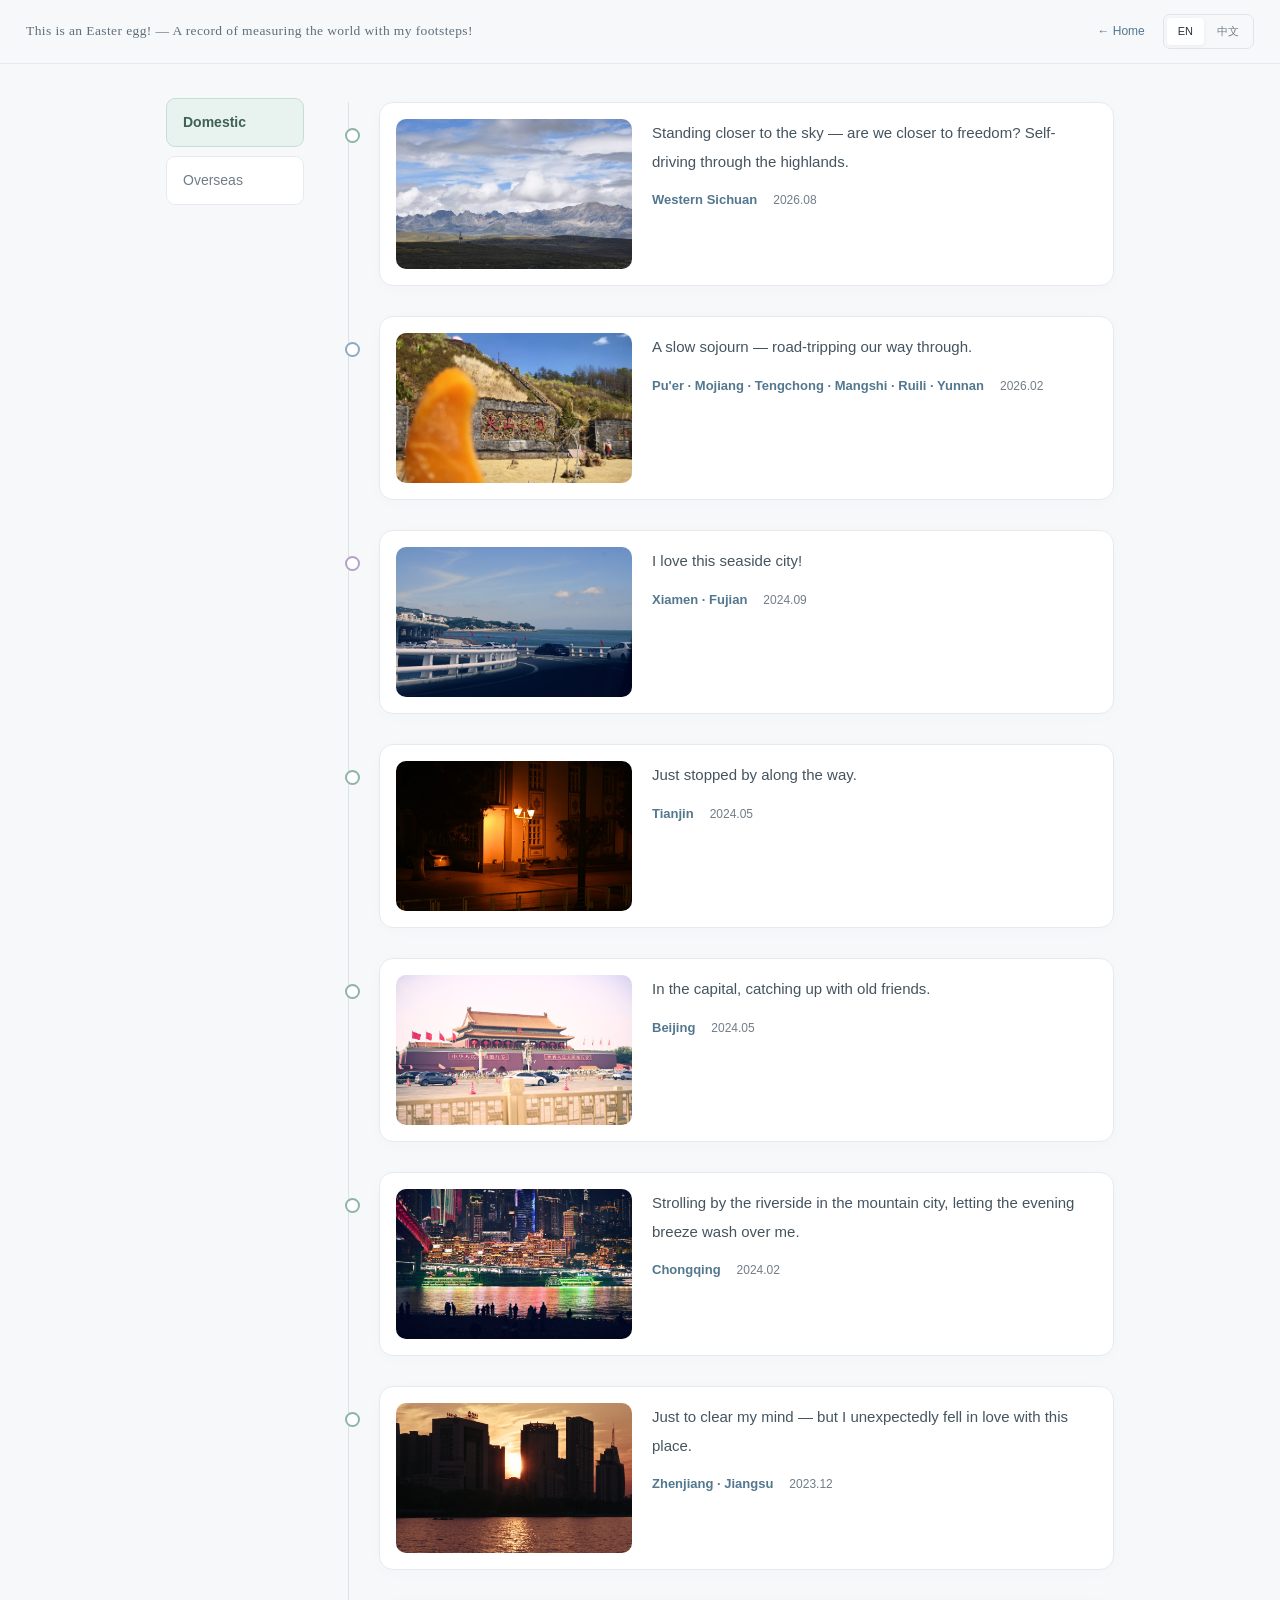
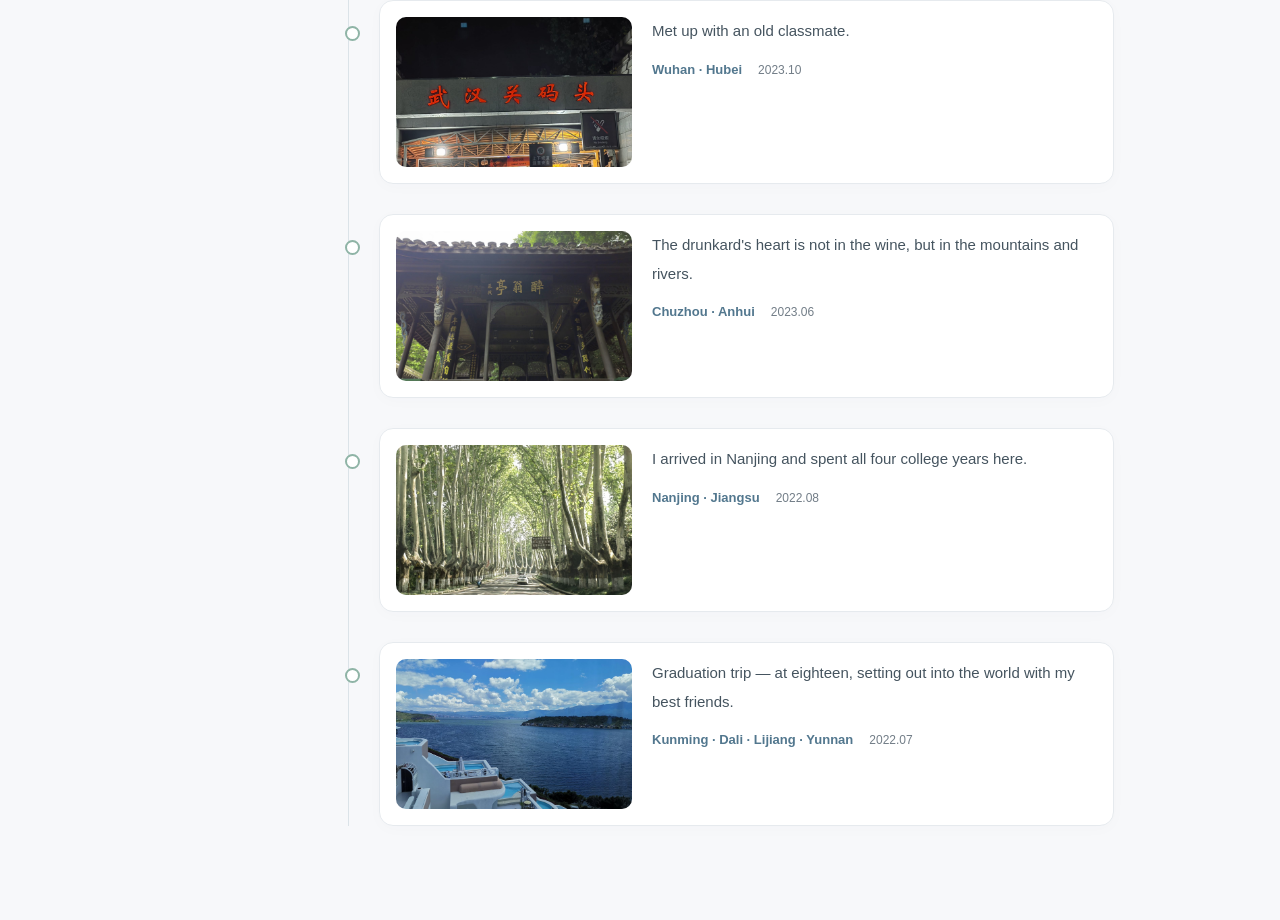
==== travel.html @ 01dacdea "Reorder: Tianjin before Beijing" ====
<!doctype html>
<html lang="en">
<head>
<meta charset="utf-8">
<meta name="viewport" content="width=device-width, initial-scale=1">
<meta name="theme-color" content="#f7f8fa">
<title>Travel Footprints · JLChennn</title>
<style>
:root{--bg:#f7f8fa;--paper:#fff;--ink:#27333d;--muted:#727d87;--line:#e6eaee;--mint:#8fb4a6;--mint-soft:#e8f2ee;--blue:#52778e;--blue-dot:#8fa9c4;--lav-dot:#b3a2c6}
*{box-sizing:border-box}
html{scroll-behavior:smooth}
body{margin:0;background:var(--bg);color:var(--ink);font:15px/1.8 Inter,-apple-system,BlinkMacSystemFont,'Segoe UI','Microsoft YaHei',sans-serif;-webkit-font-smoothing:antialiased}
a{color:inherit;text-decoration:none}button{font:inherit;cursor:pointer}
a:focus-visible,button:focus-visible{outline:2px solid var(--blue);outline-offset:4px}
.top{position:fixed;top:0;left:0;right:0;z-index:20;height:64px;display:flex;align-items:center;justify-content:space-between;padding:0 26px;background:rgba(247,248,250,.96);border-bottom:1px solid var(--line);backdrop-filter:blur(8px)}
.egg{font-family:Georgia,'Songti SC','Noto Serif SC',SimSun,serif;font-size:13.5px;letter-spacing:.4px;color:#5d6f7c;margin:0;white-space:nowrap;overflow:hidden;text-overflow:ellipsis}
.actions{display:flex;align-items:center;gap:18px;flex-shrink:0}
.home-link{font-size:12px;color:var(--blue)}.home-link:hover{text-decoration:underline;text-underline-offset:3px}
.lang-switch{display:flex;padding:3px;border:1px solid #dfe5e9;border-radius:7px;gap:2px;background:transparent}
.lang-switch button{border:0;background:transparent;color:var(--muted);padding:3px 11px;font-size:11px;border-radius:4px;line-height:21px}
.lang-switch button[aria-pressed=true]{background:#fff;color:var(--ink);box-shadow:0 1px 4px #26364110}
.layout{max-width:1000px;margin:0 auto;padding:98px 26px 64px;display:grid;grid-template-columns:138px minmax(0,1fr);gap:38px;align-items:start}
.region-nav{position:sticky;top:88px;display:flex;flex-direction:column;gap:9px}
.region-nav button{display:block;text-align:left;padding:11px 16px;border:1px solid var(--line);background:var(--paper);border-radius:9px;color:var(--muted);font-size:14px;transition:all .15s ease}
.region-nav button:hover{border-color:#c9d6df;color:#4d6371}
.region-nav button[aria-pressed=true]{background:var(--mint-soft);border-color:#c5ded4;color:#3d6154;font-weight:600}
main{min-width:0}
.pane.hidden{display:none}
.tl{position:relative;margin:4px 0 0 6px;border-left:1px solid #dbe3e8;padding-left:30px}
.tl-item{position:relative;margin-bottom:30px;background:var(--paper);border:1px solid var(--line);border-radius:14px;padding:16px;display:flex;gap:20px;align-items:flex-start;box-shadow:0 3px 16px #30465205}
.tl-item::before{content:'';position:absolute;left:-35px;top:25px;width:11px;height:11px;border-radius:50%;background:#fff;border:2.5px solid var(--mint)}
.tl-item:nth-child(2)::before{border-color:var(--blue-dot)}
.tl-item:nth-child(3)::before{border-color:var(--lav-dot)}
.tl-media{width:236px;height:150px;border-radius:10px;object-fit:cover;flex-shrink:0;display:block;background:#eef2f4}
.tl-text{min-width:0}
.tl-text p{font-size:15px;line-height:1.9;color:#45545f;margin:0 0 12px}
.tl-meta{display:flex;gap:16px;align-items:baseline}
.tl-place{font-size:13px;font-weight:600;color:var(--blue)}
.tl-date{font-size:12px;color:var(--muted);font-variant-numeric:tabular-nums}
.empty-note{font:italic 15px/1.8 Georgia,'Songti SC',SimSun,serif;color:#9aa6ae;border-left:2px solid #dbe3e8;padding:2px 0 2px 16px;margin:0 0 0 8px}
@media(max-width:760px){
  .top{flex-wrap:wrap;height:auto;min-height:64px;padding:10px 16px;gap:6px 10px}
  .egg{width:100%;white-space:normal;overflow:visible;text-overflow:clip;font-size:12px;line-height:1.6}
  .actions{margin-left:auto;gap:12px}
  .layout{display:block;padding:124px 16px 50px}
  .region-nav{position:static;flex-direction:row;margin:0 0 22px}.region-nav button{flex:1;text-align:center;padding:12px 10px}
  .tl-item{flex-direction:column}.tl-media{width:100%;height:auto}
  .tl-text p{font-size:14px}
}
@media(max-width:420px){
  .egg{font-size:11.5px}
  .tl{padding-left:26px}
  .tl-item::before{left:-31px}
  .tl-item{padding:14px}
  .tl-meta{flex-wrap:wrap;gap:8px 12px}
  .home-link{font-size:11px}
}
</style>
</head>
<body>
<header class="top">
  <p class="egg" data-i18n="egg"></p>
  <div class="actions">
    <a class="home-link" data-i18n="backHome" href="index.html"></a>
    <div class="lang-switch" role="group" aria-label="Language / 语言">
      <button type="button" data-lang="en" aria-pressed="true">EN</button>
      <button type="button" data-lang="zh" aria-pressed="false">中文</button>
    </div>
  </div>
</header>
<div class="layout">
  <nav class="region-nav" aria-label="Regions / 区域">
    <button type="button" data-region="domestic" aria-pressed="true"><span data-i18n="domestic"></span></button>
    <button type="button" data-region="overseas" aria-pressed="false"><span data-i18n="overseas"></span></button>
  </nav>
  <main>
    <section id="pane-domestic" class="pane"><div class="tl" id="domestic-list"></div></section>
    <section id="pane-overseas" class="pane hidden"><div class="tl" id="overseas-list"></div></section>
  </main>
</div>
<script>
(function(){
  'use strict';
  // 左上角彩蛋文案中英双版（切换语言时同步翻译）。
  var I18N = {
    en: {
      egg: 'This is an Easter egg! — A record of measuring the world with my footsteps!',
      backHome: '← Home',
      domestic: 'Domestic', overseas: 'Overseas',
      empty: 'To be added',
      alt: 'Travel footprint photo',
      title: 'Travel Footprints · JLChennn'
    },
    zh: {
      egg: '这是一个彩蛋！——用脚步丈量世界ing的记录！',
      backHome: '← 返回主页',
      domestic: '国内', overseas: '国外',
      empty: '待补充',
      alt: '旅行足迹照片',
      title: '旅行足迹记录 · JLChennn'
    }
  };
  // 国内为占位内容（待替换），国外暂留白。
  var DATA = {
    domestic: [
      { img: 'assets/travel-nanjing-2022.jpg',
        text: { en: 'I arrived in Nanjing and spent all four college years here.', zh: '抵达南京，在这儿度过了大学四年' },
        place: { en: 'Nanjing · Jiangsu', zh: '南京 · 江苏' }, date: '2022.08' },
      { img: 'assets/travel-yunnan-2022.jpg',
        text: { en: 'Graduation trip — at eighteen, setting out into the world with my best friends.', zh: '毕业旅行——十八岁，和最好的朋友，出门远行。' },
        place: { en: 'Kunming · Dali · Lijiang · Yunnan', zh: '昆明 · 大理 · 丽江 · 云南' }, date: '2022.07' },
      { img: 'assets/travel-chuzhou-2023.jpg',
        text: { en: 'The drunkard\'s heart is not in the wine, but in the mountains and rivers.', zh: '“醉翁之意不在酒，在乎山水之间也”' },
        place: { en: 'Chuzhou · Anhui', zh: '滁州 · 安徽' }, date: '2023.06' },
      { img: 'assets/travel-zhenjiang-2023.jpg',
        text: { en: 'Just to clear my mind — but I unexpectedly fell in love with this place.', zh: '散散心，但意料之外地很喜欢这个地方' },
        place: { en: 'Zhenjiang · Jiangsu', zh: '镇江 · 江苏' }, date: '2023.12' },
      { img: 'assets/travel-chongqing-2024.jpg',
        text: { en: 'Strolling by the riverside in the mountain city, letting the evening breeze wash over me.', zh: '在山城的江边，散散步吹吹风' },
        place: { en: 'Chongqing', zh: '重庆' }, date: '2024.02' },
      { img: 'assets/travel-tianjin-2024.jpg',
        text: { en: 'Just stopped by along the way.', zh: '顺道去的。' },
        place: { en: 'Tianjin', zh: '天津' }, date: '2024.05' },
      { img: 'assets/travel-beijing-2024.jpg',
        text: { en: 'In the capital, catching up with old friends.', zh: '在首都，见见老朋友' },
        place: { en: 'Beijing', zh: '北京' }, date: '2024.05' },
      { img: 'assets/travel-xiamen-2024.jpg',
        text: { en: 'I love this seaside city!', zh: '我爱这个海边城市！' },
        place: { en: 'Xiamen · Fujian', zh: '厦门 · 福建' }, date: '2024.09' },
      { img: 'assets/travel-wuhan-2023.jpg',
        text: { en: 'Met up with an old classmate.', zh: '见了老同学。' },
        place: { en: 'Wuhan · Hubei', zh: '武汉 · 湖北' }, date: '2023.10' },
      { img: 'assets/travel-yunnan-2026.jpg',
        text: { en: 'A slow sojourn — road-tripping our way through.', zh: '旅居，自驾' },
        place: { en: "Pu'er · Mojiang · Tengchong · Mangshi · Ruili · Yunnan", zh: '普洱 · 墨江 · 腾冲 · 芒市 · 瑞丽 · 云南' }, date: '2026.02' },
      { img: 'assets/travel-chuanxi-2026.jpg',
        text: { en: 'Standing closer to the sky — are we closer to freedom? Self-driving through the highlands.', zh: '站在离天空更近的地方，会不会更接近自由・自驾' },
        place: { en: 'Western Sichuan', zh: '川西' }, date: '2026.08' }
    ],
    overseas: []
  };
  var lang = 'en';
  var region = 'domestic';
  function t(key){ return I18N[lang][key]; }
  function render(){
    document.documentElement.lang = lang;
    document.title = t('title');
    document.querySelectorAll('[data-i18n]').forEach(function(el){ el.textContent = t(el.dataset.i18n); });
    document.querySelectorAll('[data-lang]').forEach(function(btn){ btn.setAttribute('aria-pressed', String(btn.dataset.lang === lang)); });
    renderList();
  }
  function renderList(){
    var list = document.getElementById(region + '-list');
    // 按时间倒序：时间越新越靠前（占位日期 20XX.XX 视为最早，排在最后）。
    function dateKey(s){ return String(s).replace(/X/g, '0'); }
    var entries = DATA[region].slice().sort(function(a, b){ return dateKey(b.date).localeCompare(dateKey(a.date)); });
    var frag = document.createDocumentFragment();
    entries.forEach(function(entry, i){
      var item = document.createElement('article');
      item.className = 'tl-item';
      var img = document.createElement('img');
      img.className = 'tl-media'; img.src = entry.img; img.alt = t('alt'); img.loading = 'lazy';
      var text = document.createElement('div');
      text.className = 'tl-text';
      var p = document.createElement('p');
      p.textContent = entry.text[lang];
      var meta = document.createElement('div');
      meta.className = 'tl-meta';
      var place = document.createElement('span');
      place.className = 'tl-place'; place.textContent = entry.place[lang];
      var date = document.createElement('time');
      date.className = 'tl-date'; date.textContent = entry.date; date.dateTime = entry.date;
      meta.append(place, date);
      text.append(p, meta);
      item.append(img, text);
      frag.append(item);
    });
    list.replaceChildren(frag);
    if (entries.length === 0) {
      var note = document.createElement('p');
      note.className = 'empty-note';
      note.textContent = t('empty');
      list.append(note);
    }
  }
  document.querySelectorAll('[data-lang]').forEach(function(btn){
    btn.addEventListener('click', function(){ lang = btn.dataset.lang; render(); });
  });
  document.querySelectorAll('[data-region]').forEach(function(btn){
    btn.addEventListener('click', function(){
      region = btn.dataset.region;
      document.querySelectorAll('[data-region]').forEach(function(b){ b.setAttribute('aria-pressed', String(b.dataset.region === region)); });
      document.getElementById('pane-domestic').classList.toggle('hidden', region !== 'domestic');
      document.getElementById('pane-overseas').classList.toggle('hidden', region !== 'overseas');
      renderList();
    });
  });
  render();
})();
</script>
</body>
</html>
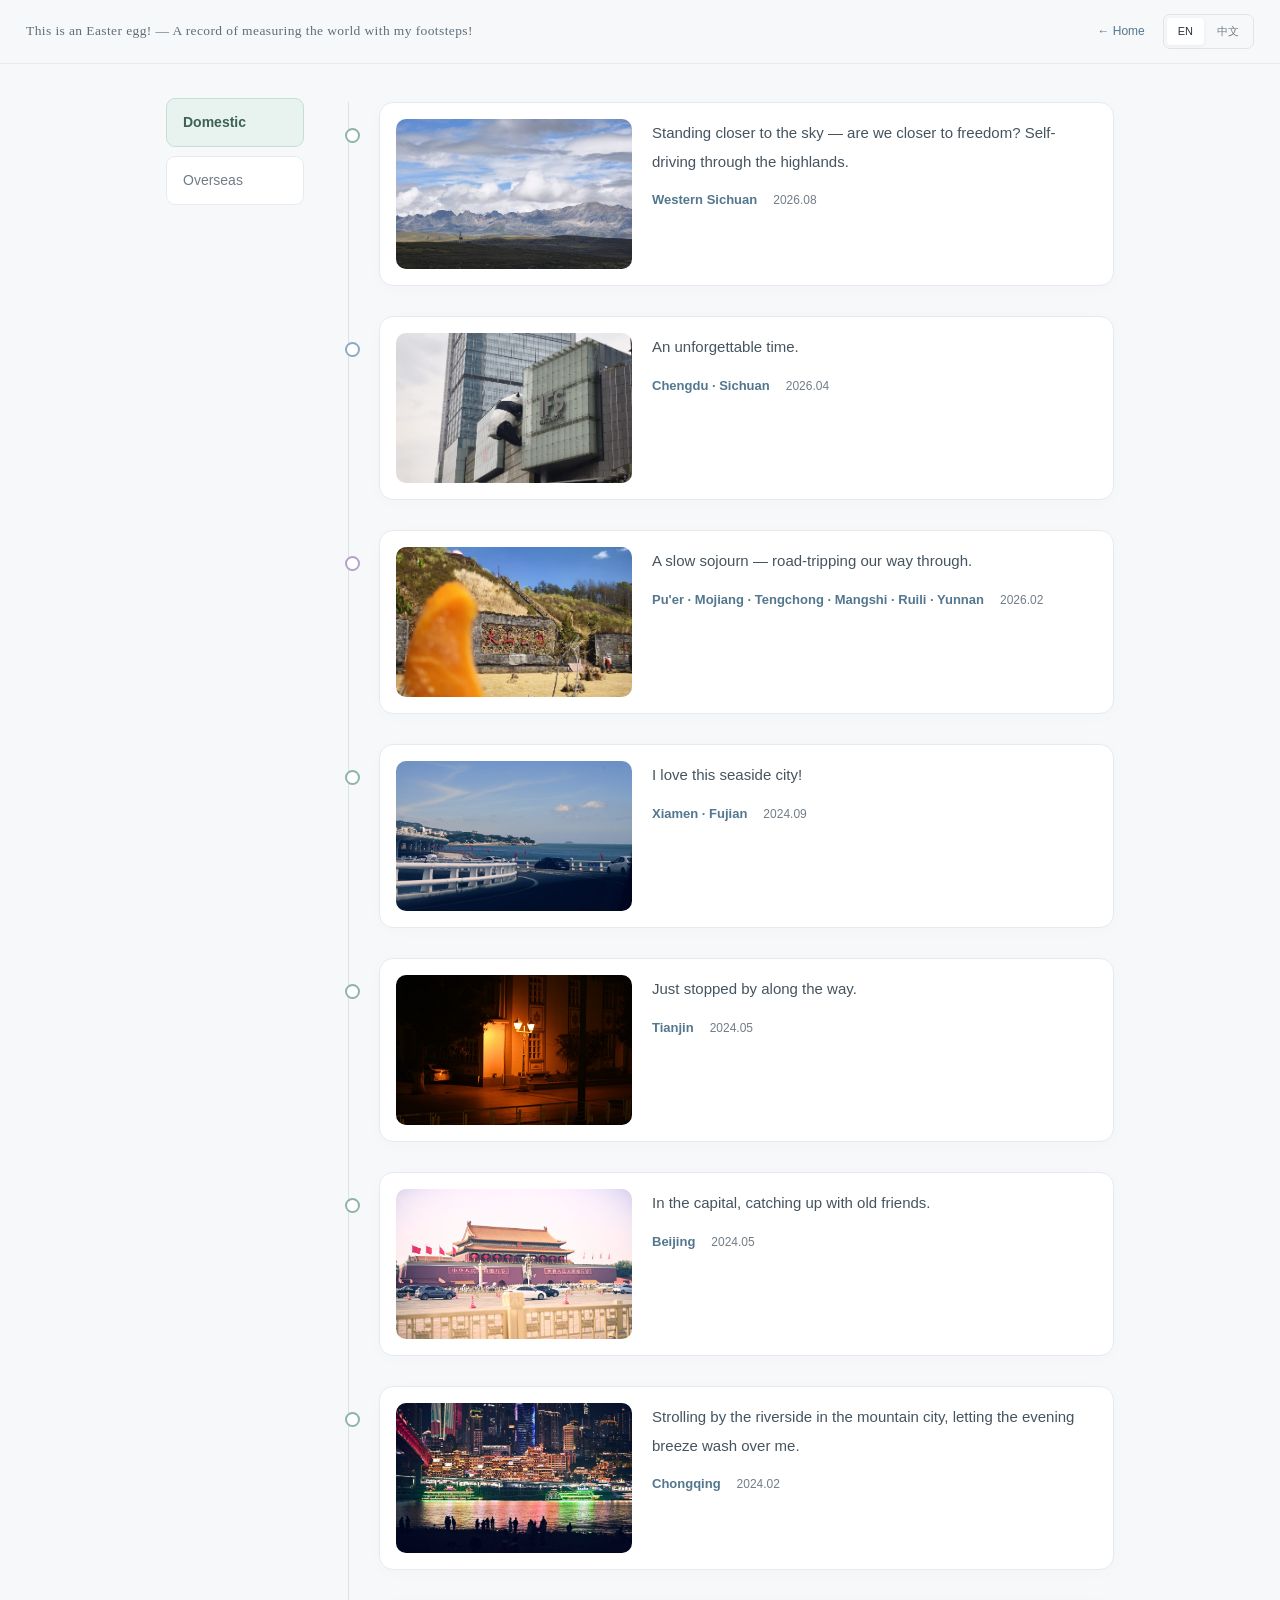
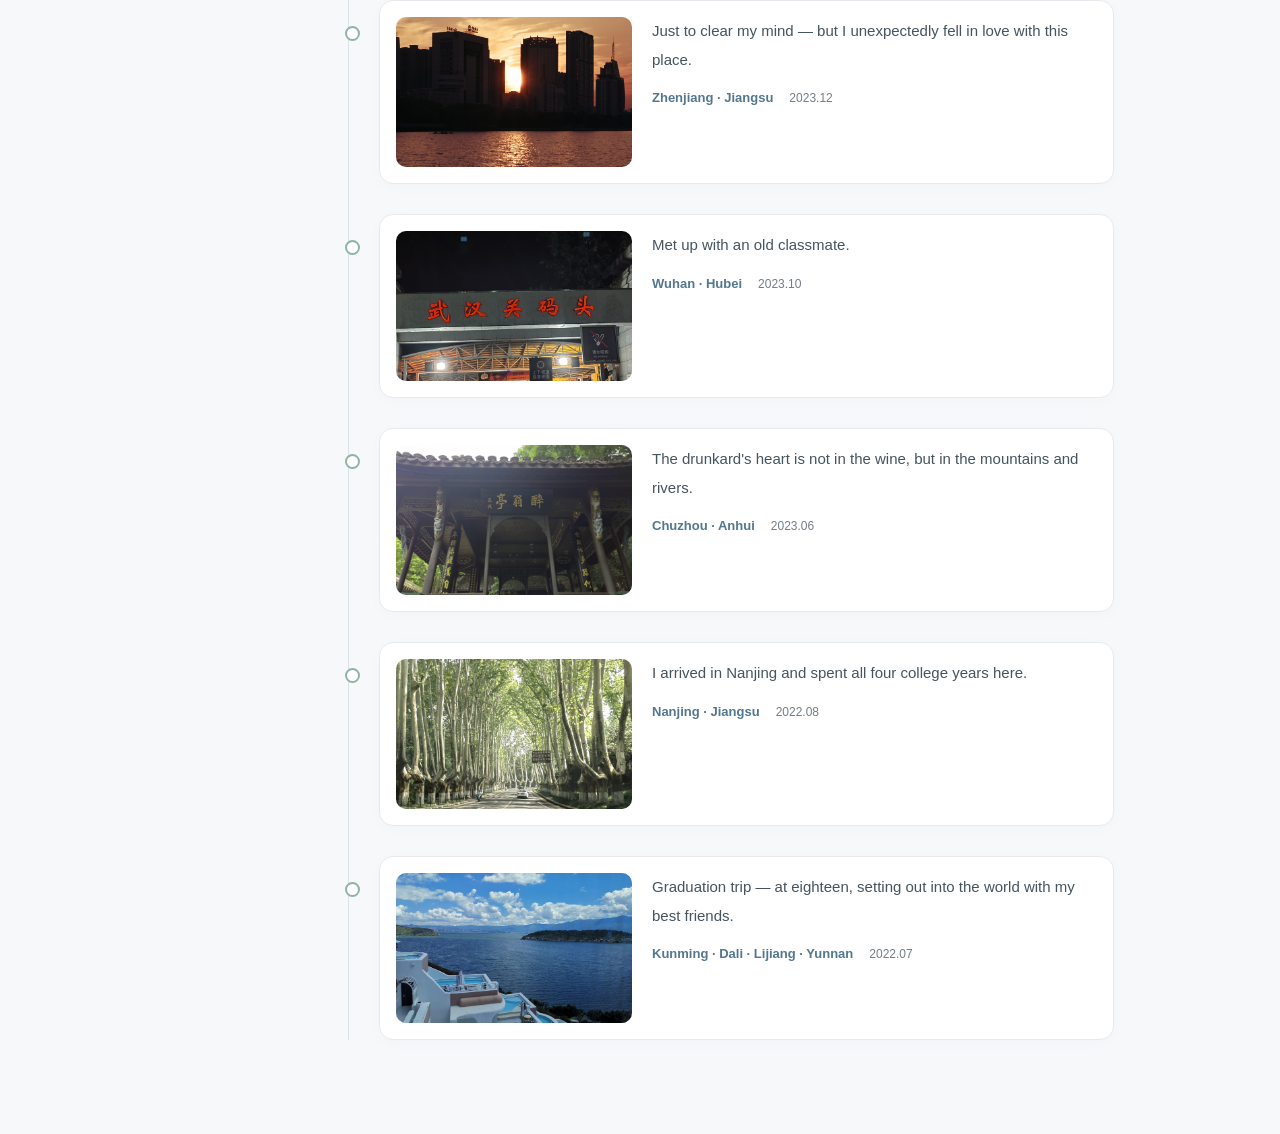
==== commit 79a6adaf: "Add travel entry: Chengdu 2026.04" ====
--- a/travel.html
+++ b/travel.html
@@ -135,7 +135,10 @@
         place: { en: "Pu'er · Mojiang · Tengchong · Mangshi · Ruili · Yunnan", zh: '普洱 · 墨江 · 腾冲 · 芒市 · 瑞丽 · 云南' }, date: '2026.02' },
       { img: 'assets/travel-chuanxi-2026.jpg',
         text: { en: 'Standing closer to the sky — are we closer to freedom? Self-driving through the highlands.', zh: '站在离天空更近的地方，会不会更接近自由・自驾' },
-        place: { en: 'Western Sichuan', zh: '川西' }, date: '2026.08' }
+        place: { en: 'Western Sichuan', zh: '川西' }, date: '2026.08' },
+      { img: 'assets/travel-chengdu-2026.jpg',
+        text: { en: 'An unforgettable time.', zh: '一段难忘的时光。' },
+        place: { en: 'Chengdu · Sichuan', zh: '成都 · 四川' }, date: '2026.04' }
     ],
     overseas: []
   };
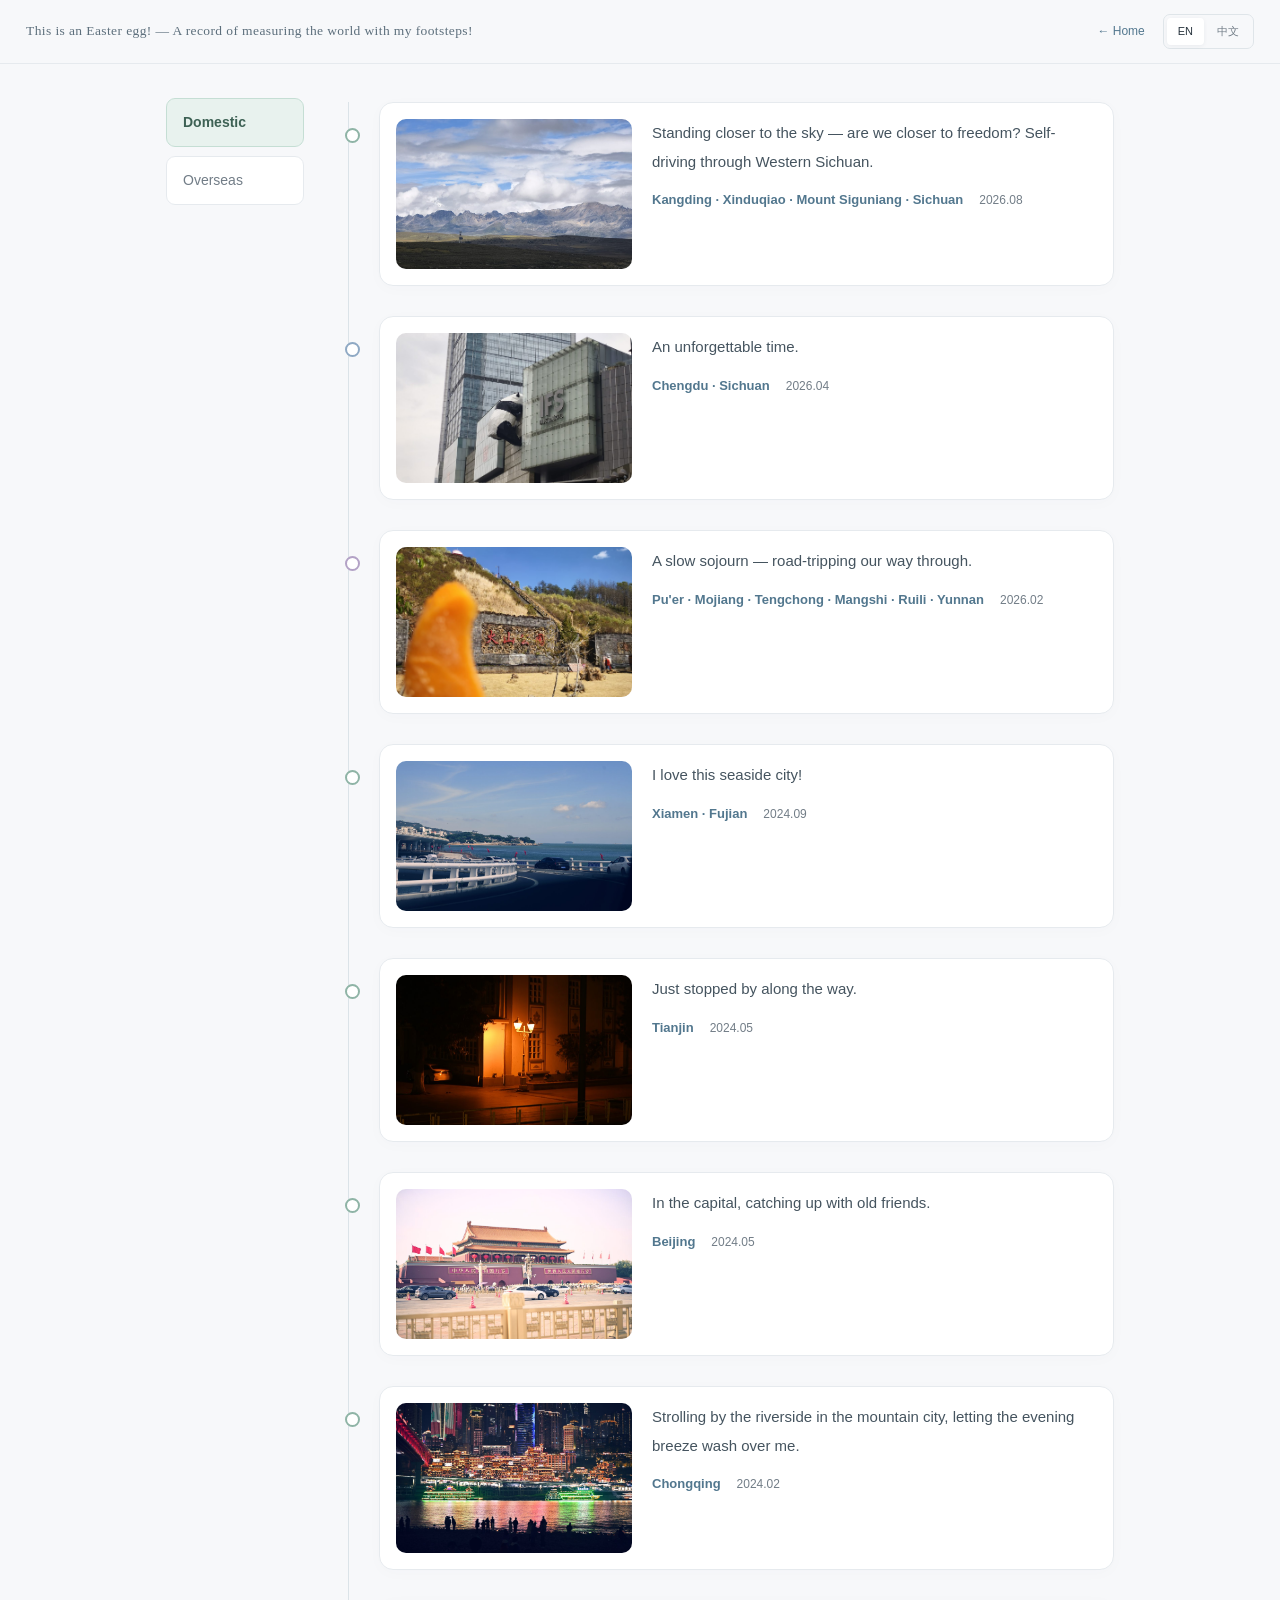
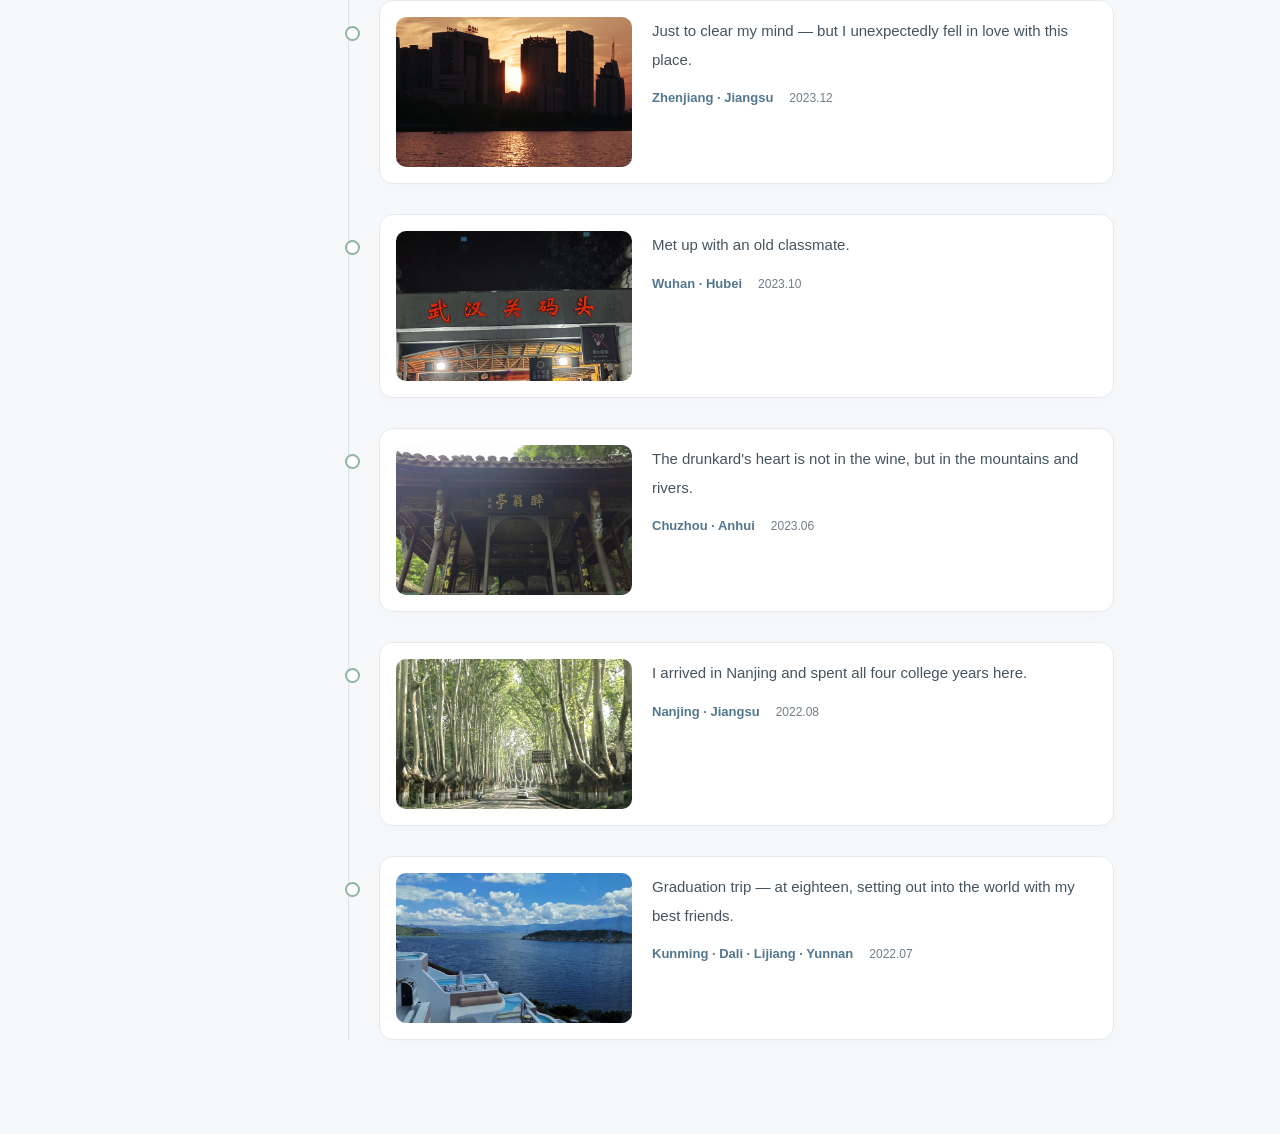
==== commit 332061a9: "Refine Chuanxi entry text and places" ====
--- a/travel.html
+++ b/travel.html
@@ -134,8 +134,8 @@
         text: { en: 'A slow sojourn — road-tripping our way through.', zh: '旅居，自驾' },
         place: { en: "Pu'er · Mojiang · Tengchong · Mangshi · Ruili · Yunnan", zh: '普洱 · 墨江 · 腾冲 · 芒市 · 瑞丽 · 云南' }, date: '2026.02' },
       { img: 'assets/travel-chuanxi-2026.jpg',
-        text: { en: 'Standing closer to the sky — are we closer to freedom? Self-driving through the highlands.', zh: '站在离天空更近的地方，会不会更接近自由・自驾' },
-        place: { en: 'Western Sichuan', zh: '川西' }, date: '2026.08' },
+        text: { en: 'Standing closer to the sky — are we closer to freedom? Self-driving through Western Sichuan.', zh: '站在离天空更近的地方，会不会更接近自由・川西自驾' },
+        place: { en: 'Kangding · Xinduqiao · Mount Siguniang · Sichuan', zh: '康定 · 新都桥 · 四姑娘山 · 四川' }, date: '2026.08' },
       { img: 'assets/travel-chengdu-2026.jpg',
         text: { en: 'An unforgettable time.', zh: '一段难忘的时光。' },
         place: { en: 'Chengdu · Sichuan', zh: '成都 · 四川' }, date: '2026.04' }
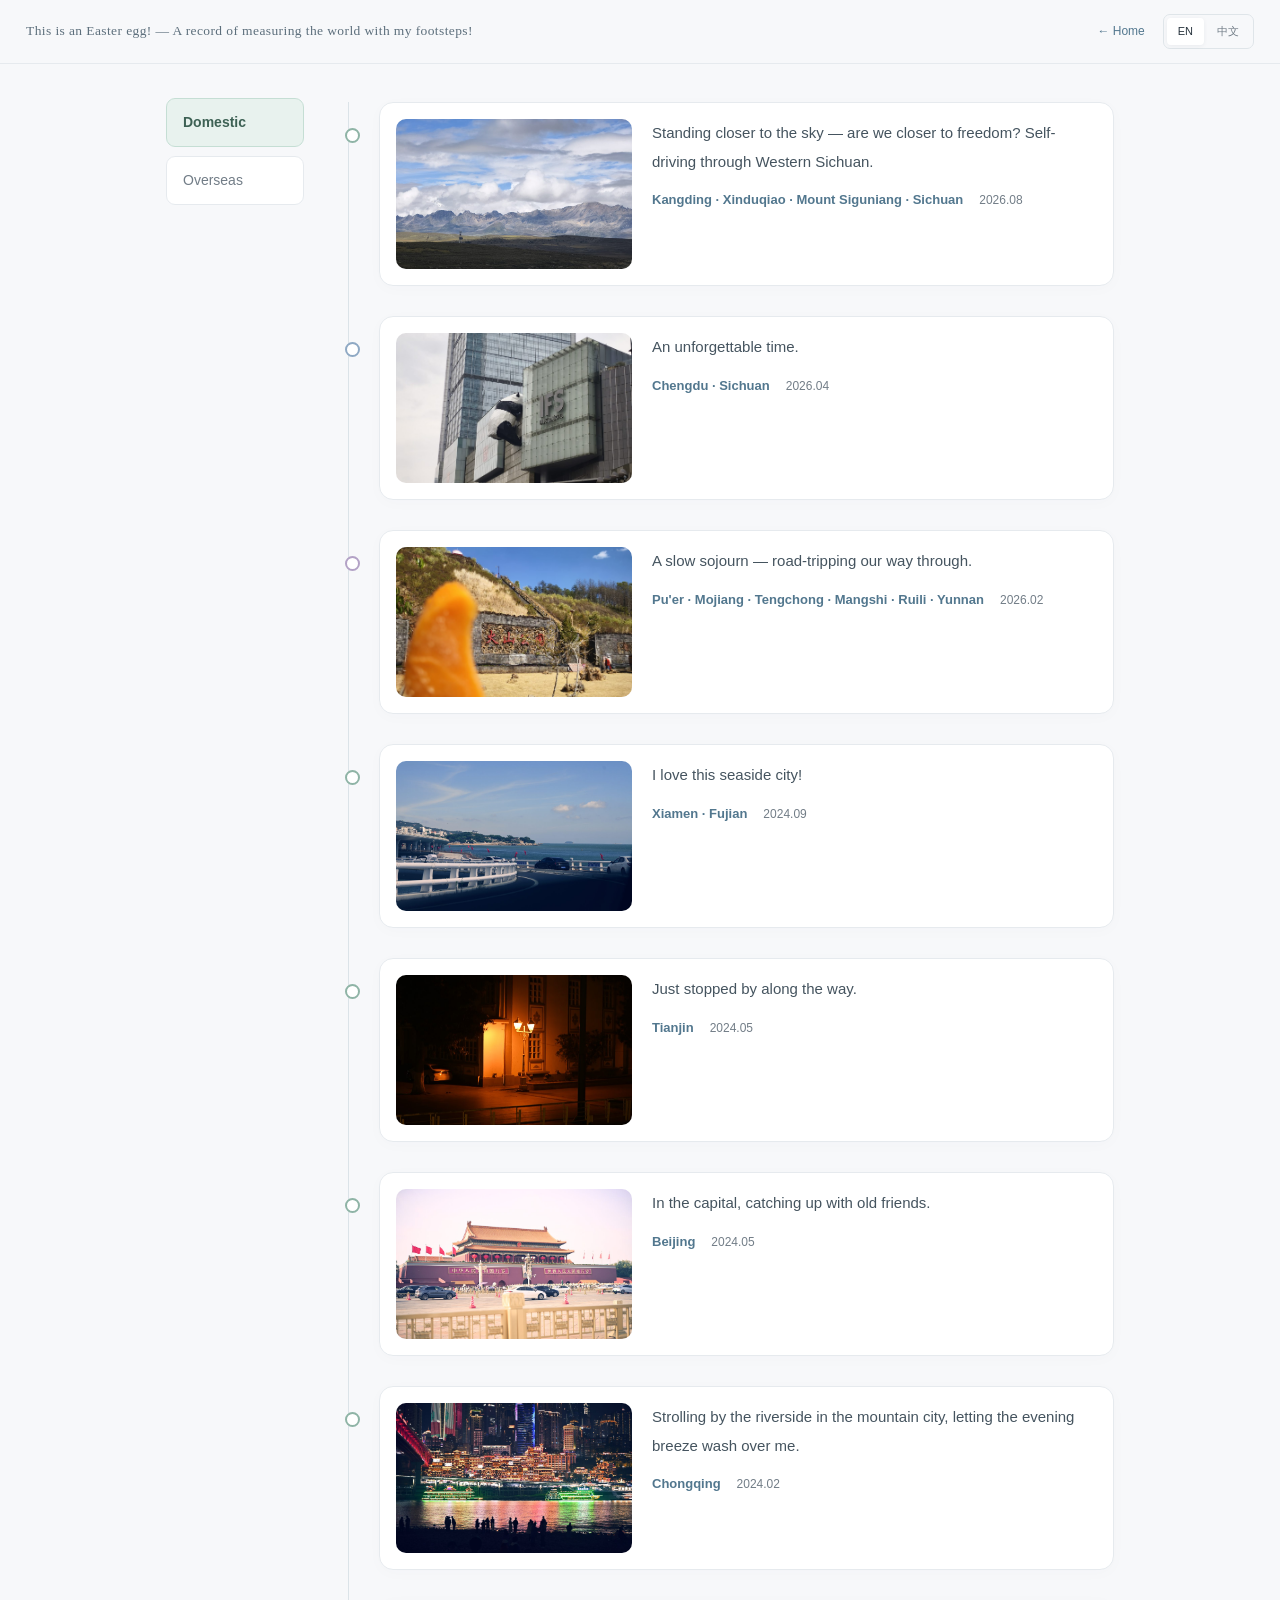
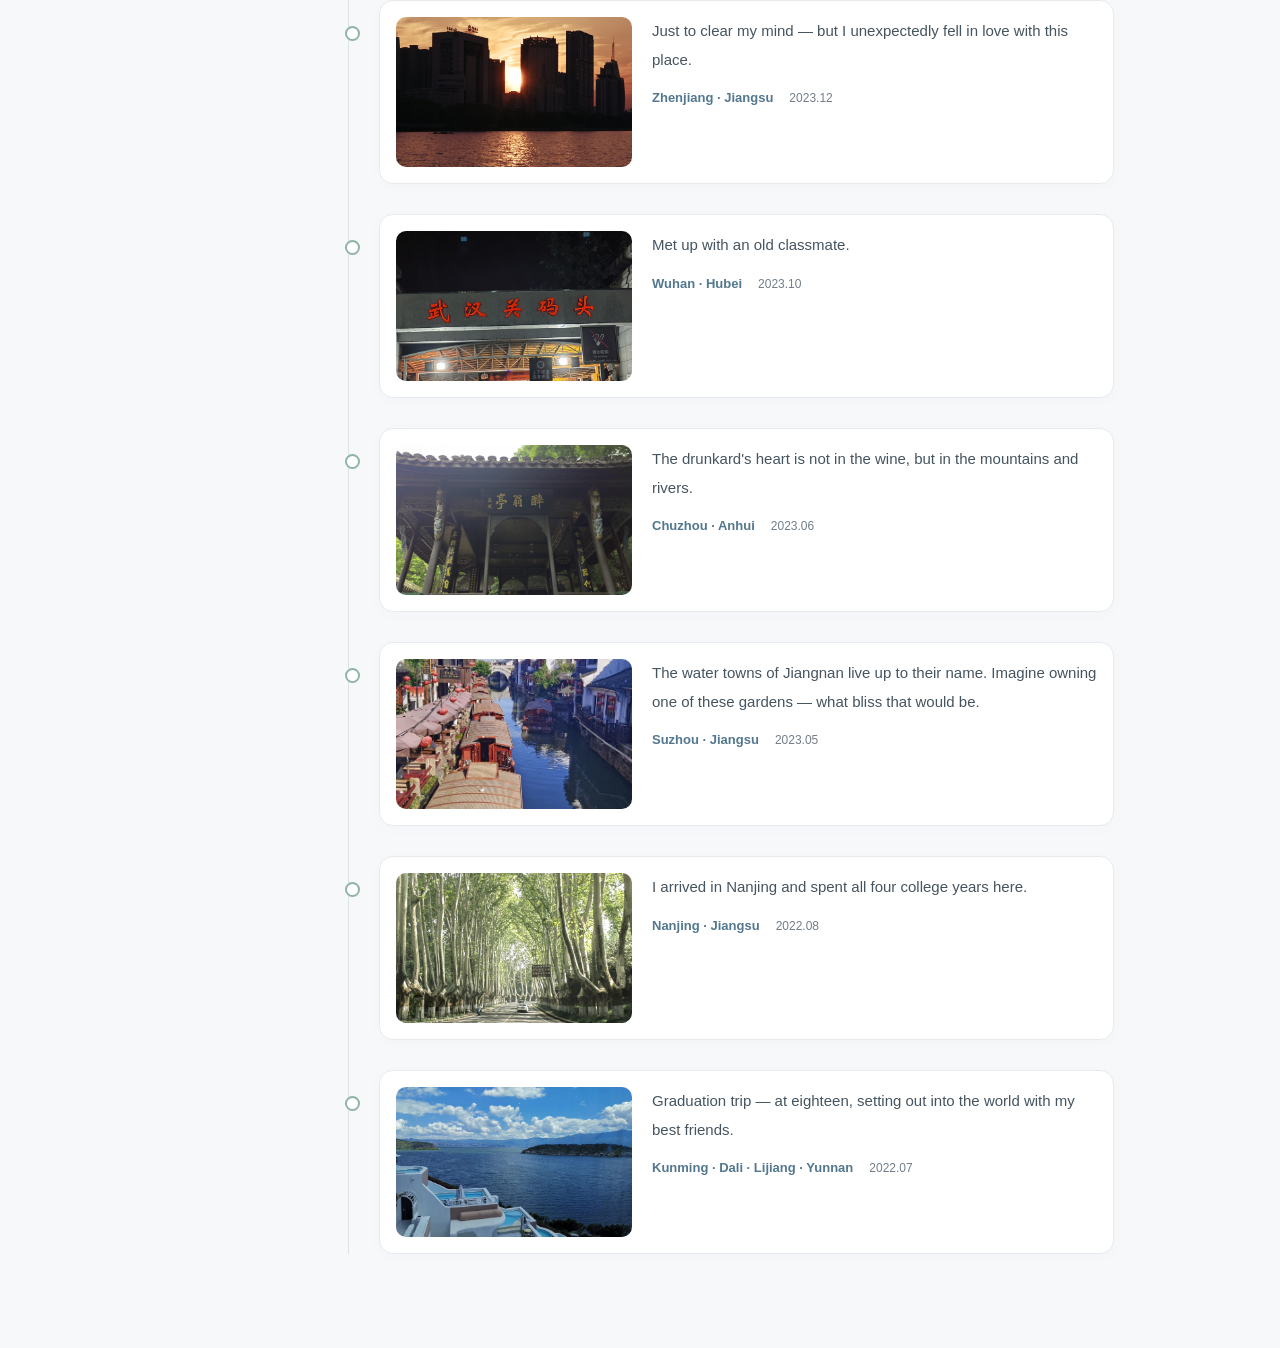
==== commit d8366134: "Add travel entry: Suzhou 2023.05" ====
--- a/travel.html
+++ b/travel.html
@@ -138,7 +138,10 @@
         place: { en: 'Kangding · Xinduqiao · Mount Siguniang · Sichuan', zh: '康定 · 新都桥 · 四姑娘山 · 四川' }, date: '2026.08' },
       { img: 'assets/travel-chengdu-2026.jpg',
         text: { en: 'An unforgettable time.', zh: '一段难忘的时光。' },
-        place: { en: 'Chengdu · Sichuan', zh: '成都 · 四川' }, date: '2026.04' }
+        place: { en: 'Chengdu · Sichuan', zh: '成都 · 四川' }, date: '2026.04' },
+      { img: 'assets/travel-suzhou-2023.jpg',
+        text: { en: 'The water towns of Jiangnan live up to their name. Imagine owning one of these gardens — what bliss that would be.', zh: '江南水乡，名不虚传。如果能拥有一套园林该有多幸福。' },
+        place: { en: 'Suzhou · Jiangsu', zh: '苏州 · 江苏' }, date: '2023.05' }
     ],
     overseas: []
   };
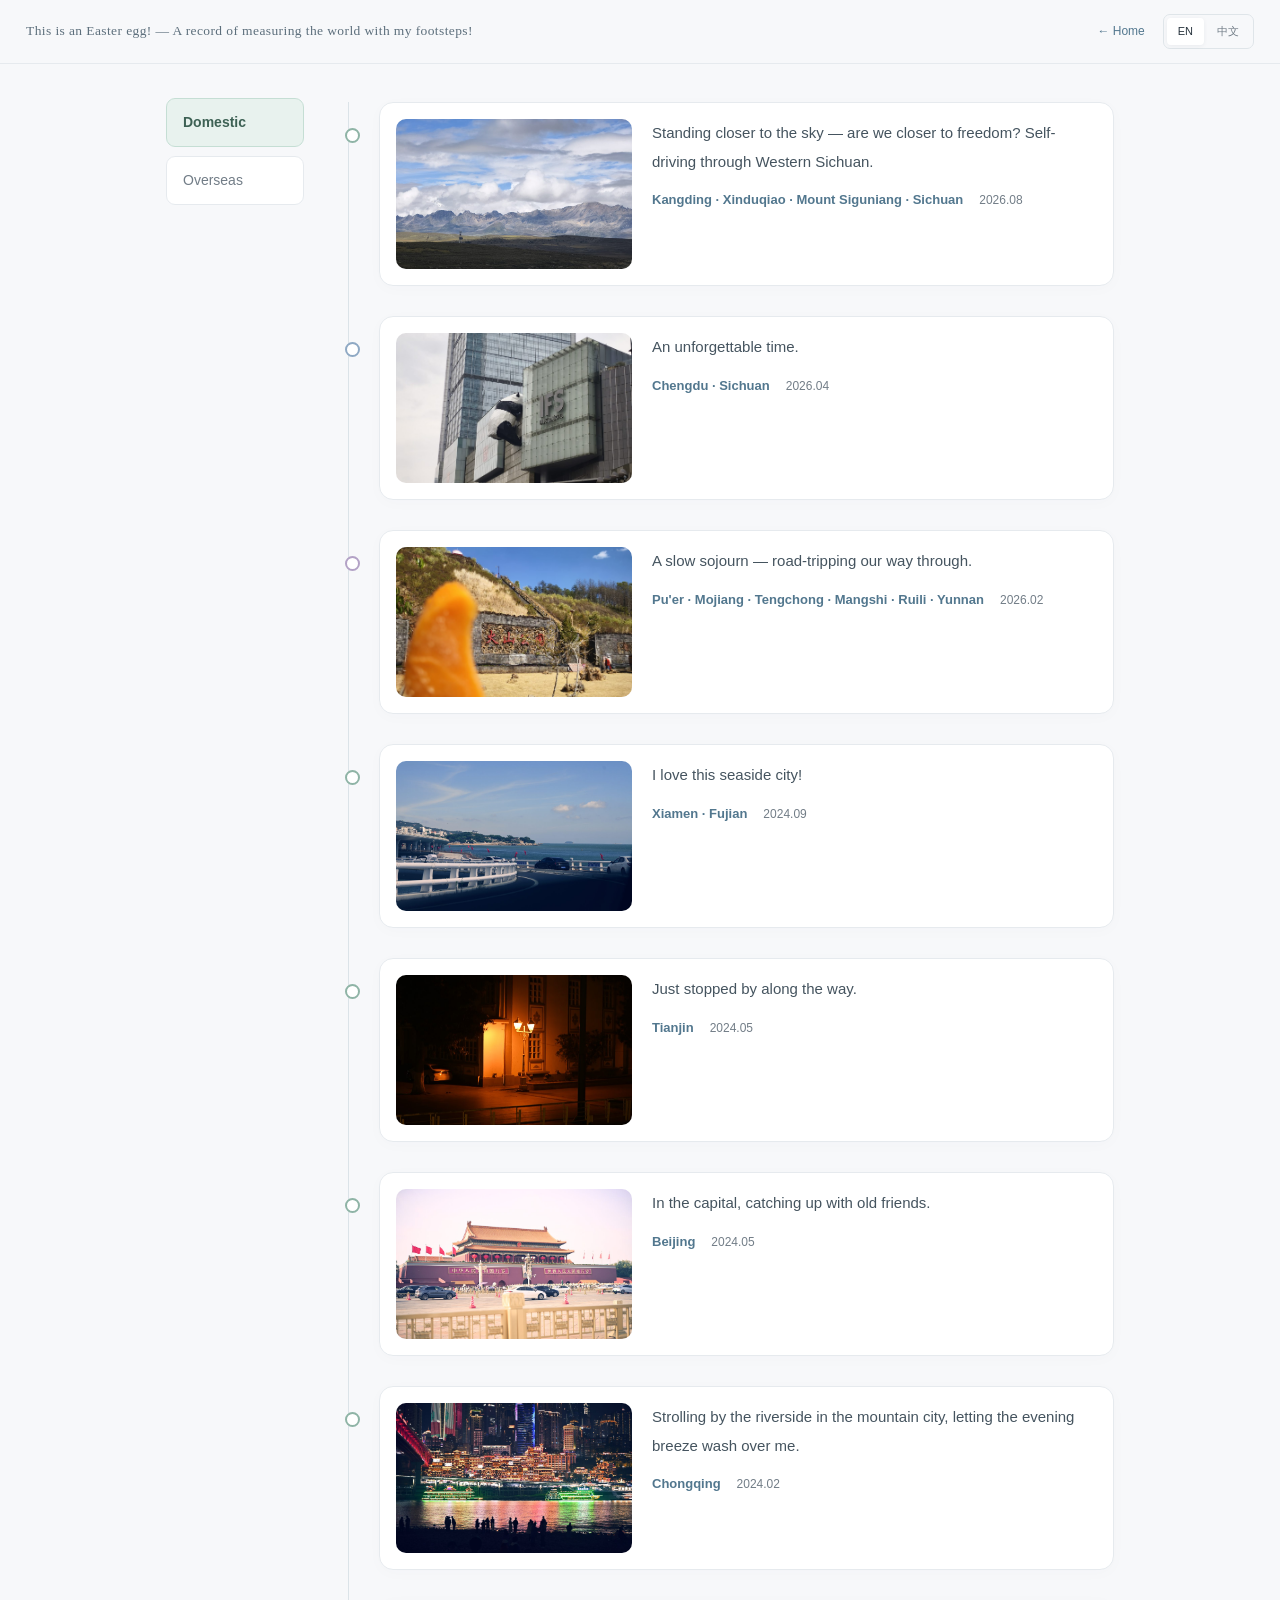
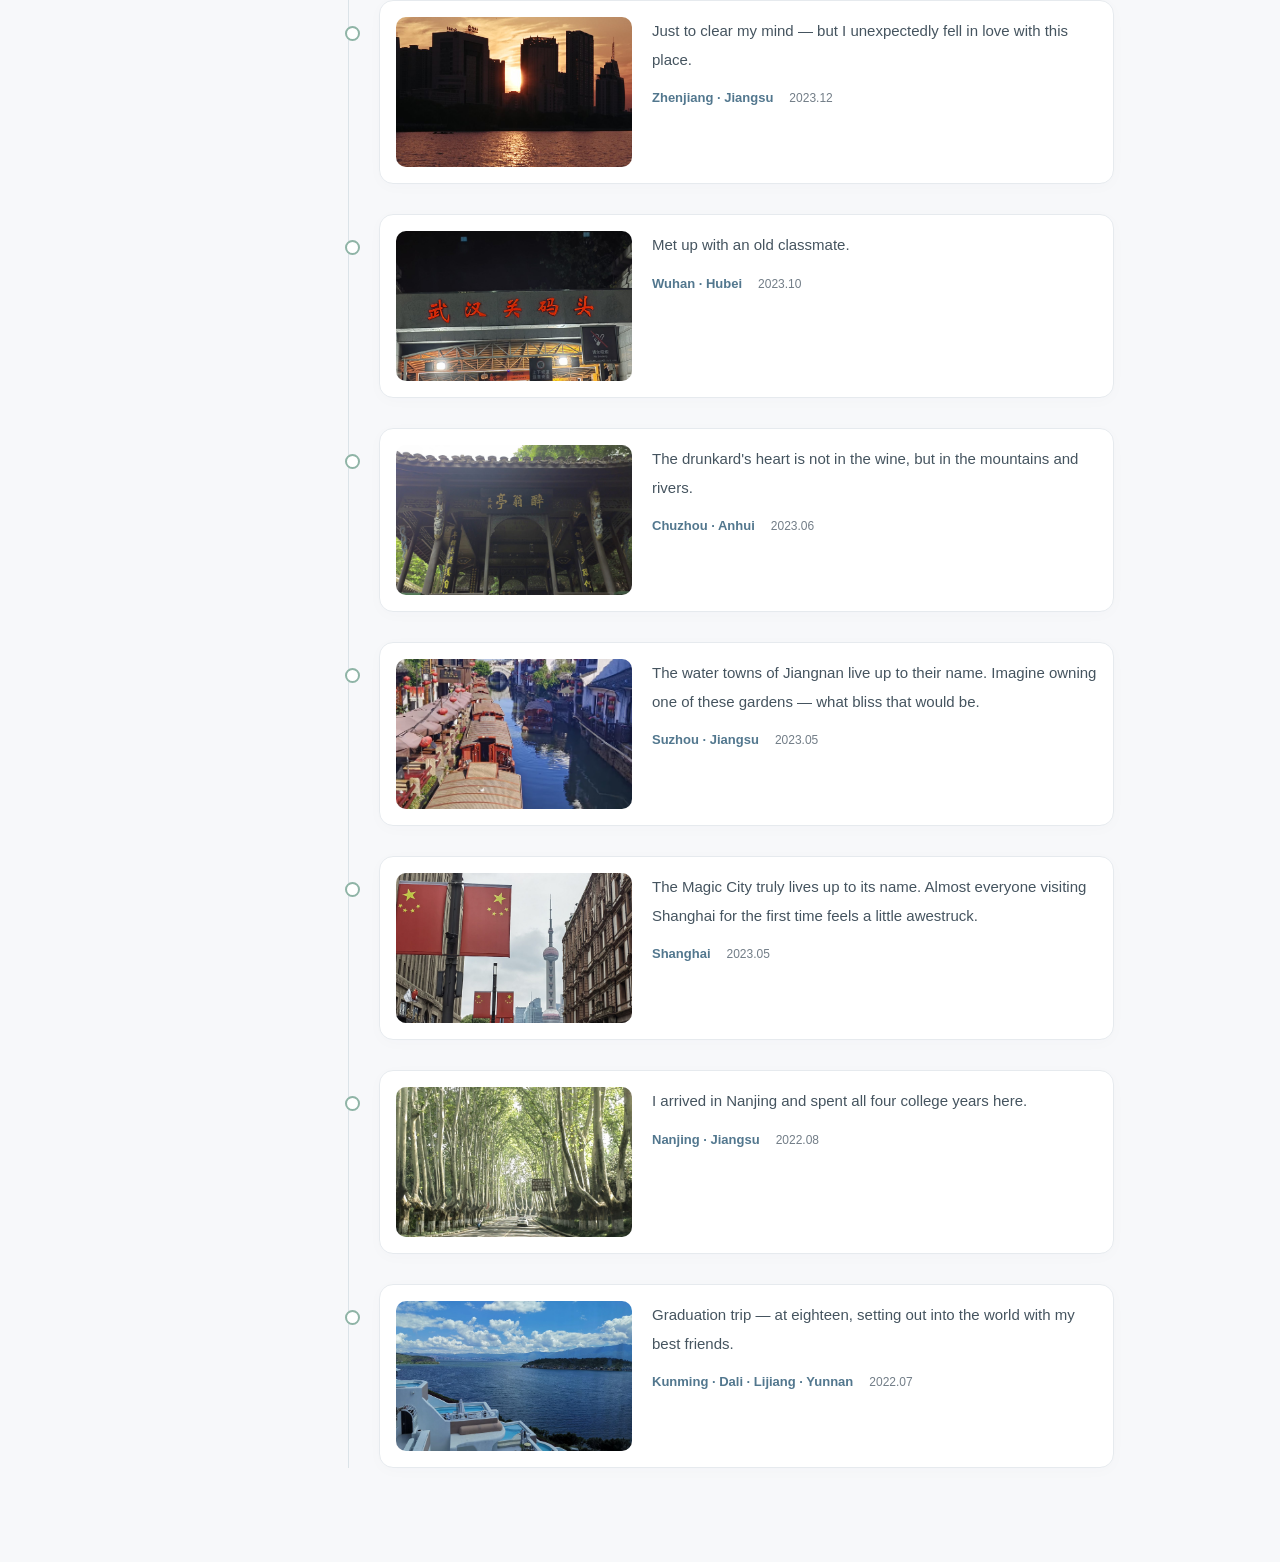
==== commit 13d1df25: "Add travel entry: Shanghai 2023.05" ====
--- a/travel.html
+++ b/travel.html
@@ -141,7 +141,10 @@
         place: { en: 'Chengdu · Sichuan', zh: '成都 · 四川' }, date: '2026.04' },
       { img: 'assets/travel-suzhou-2023.jpg',
         text: { en: 'The water towns of Jiangnan live up to their name. Imagine owning one of these gardens — what bliss that would be.', zh: '江南水乡，名不虚传。如果能拥有一套园林该有多幸福。' },
-        place: { en: 'Suzhou · Jiangsu', zh: '苏州 · 江苏' }, date: '2023.05' }
+        place: { en: 'Suzhou · Jiangsu', zh: '苏州 · 江苏' }, date: '2023.05' },
+      { img: 'assets/travel-shanghai-2023.jpg',
+        text: { en: 'The Magic City truly lives up to its name. Almost everyone visiting Shanghai for the first time feels a little awestruck.', zh: '魔都，名不虚传。每一个第一次来到上海的人大概都会被小小震撼一下。' },
+        place: { en: 'Shanghai', zh: '上海' }, date: '2023.05' }
     ],
     overseas: []
   };
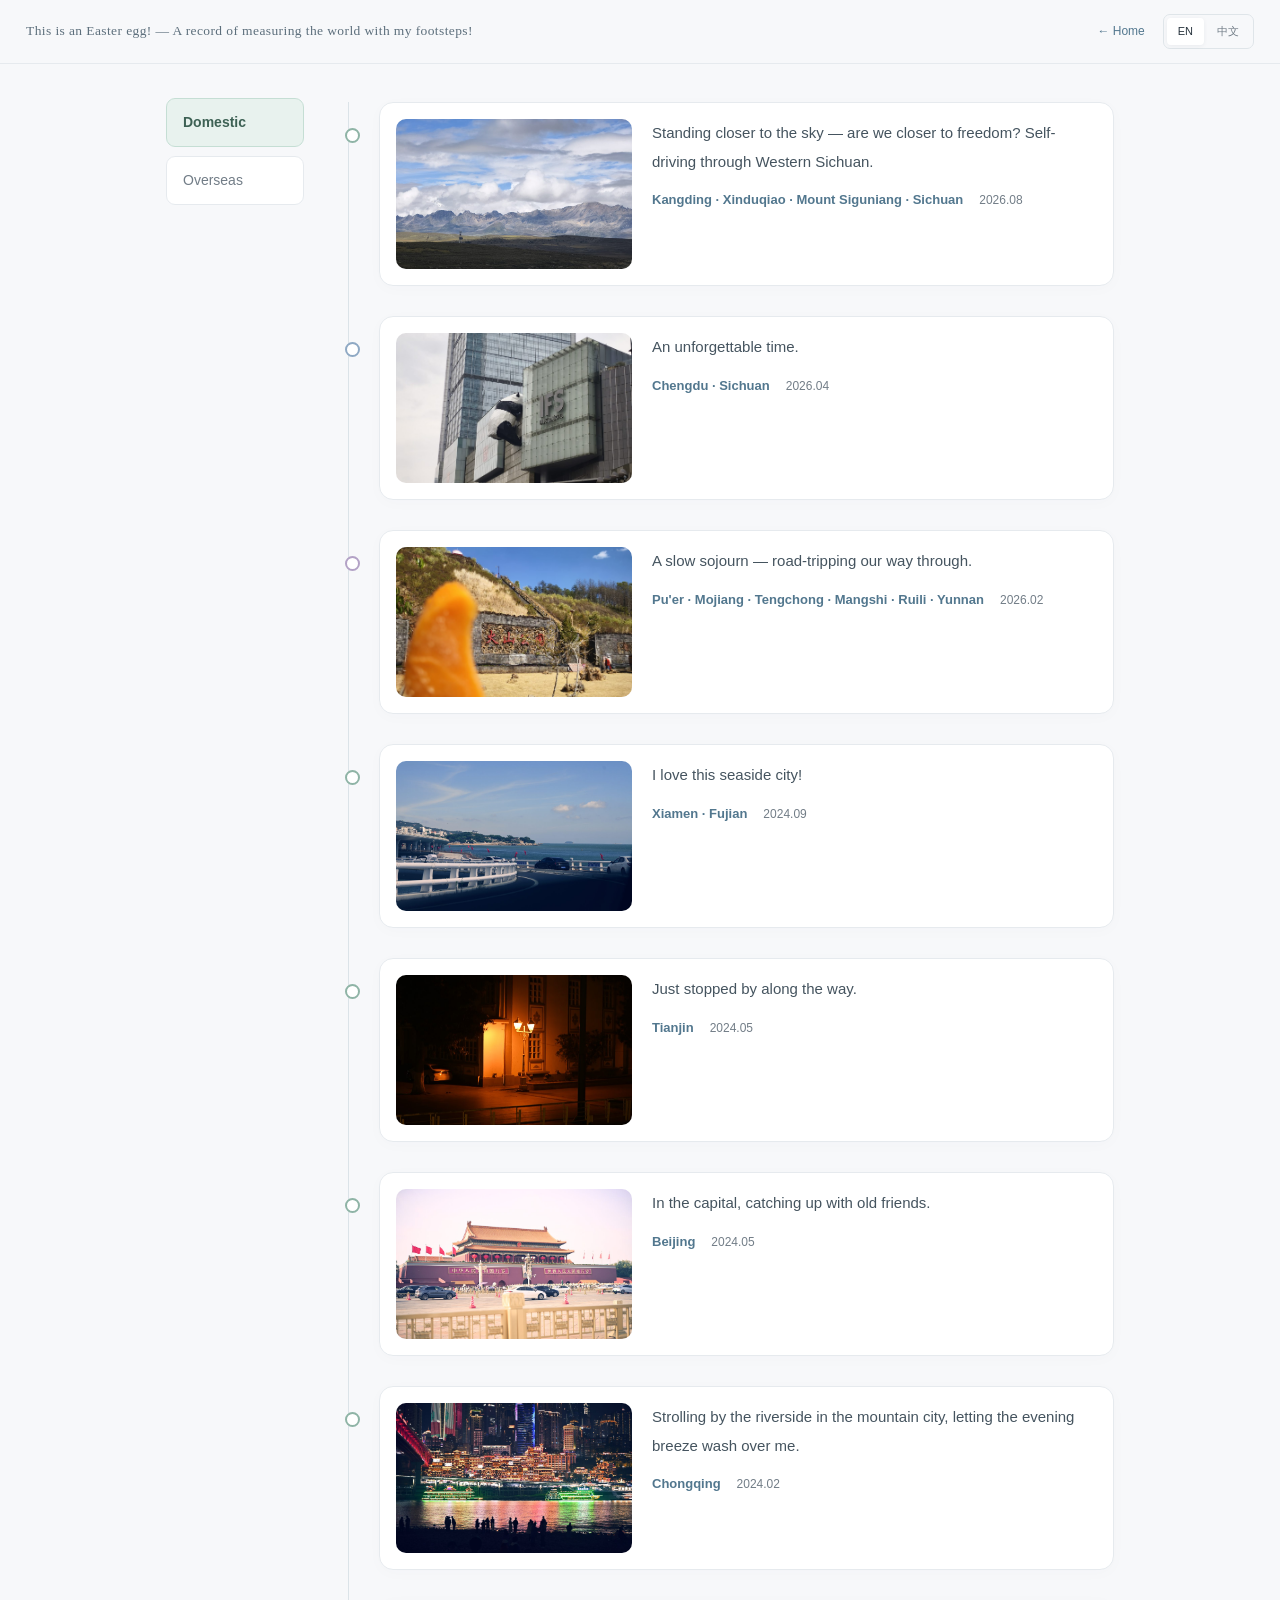
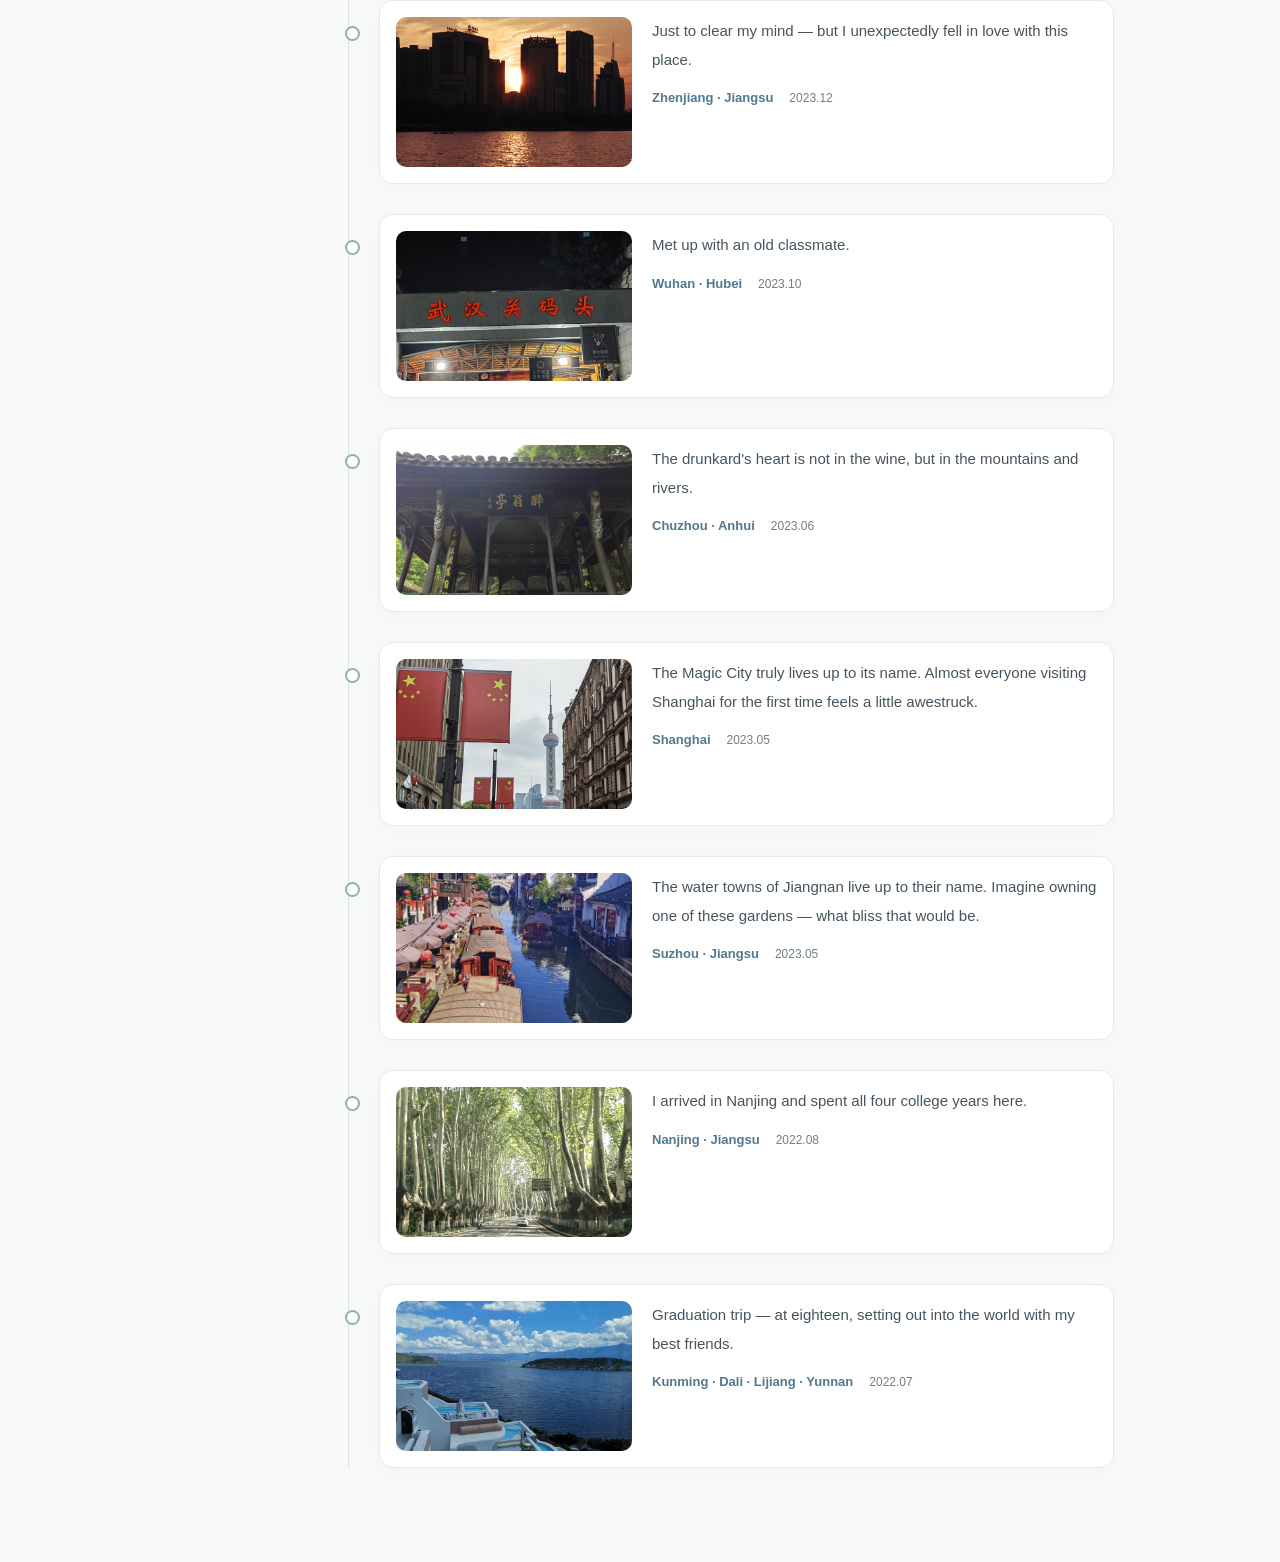
==== commit e782179b: "Reorder: Shanghai before Suzhou" ====
--- a/travel.html
+++ b/travel.html
@@ -139,12 +139,12 @@
       { img: 'assets/travel-chengdu-2026.jpg',
         text: { en: 'An unforgettable time.', zh: '一段难忘的时光。' },
         place: { en: 'Chengdu · Sichuan', zh: '成都 · 四川' }, date: '2026.04' },
+      { img: 'assets/travel-shanghai-2023.jpg',
+        text: { en: 'The Magic City truly lives up to its name. Almost everyone visiting Shanghai for the first time feels a little awestruck.', zh: '魔都，名不虚传。每一个第一次来到上海的人大概都会被小小震撼一下。' },
+        place: { en: 'Shanghai', zh: '上海' }, date: '2023.05' },
       { img: 'assets/travel-suzhou-2023.jpg',
         text: { en: 'The water towns of Jiangnan live up to their name. Imagine owning one of these gardens — what bliss that would be.', zh: '江南水乡，名不虚传。如果能拥有一套园林该有多幸福。' },
-        place: { en: 'Suzhou · Jiangsu', zh: '苏州 · 江苏' }, date: '2023.05' },
-      { img: 'assets/travel-shanghai-2023.jpg',
-        text: { en: 'The Magic City truly lives up to its name. Almost everyone visiting Shanghai for the first time feels a little awestruck.', zh: '魔都，名不虚传。每一个第一次来到上海的人大概都会被小小震撼一下。' },
-        place: { en: 'Shanghai', zh: '上海' }, date: '2023.05' }
+        place: { en: 'Suzhou · Jiangsu', zh: '苏州 · 江苏' }, date: '2023.05' }
     ],
     overseas: []
   };
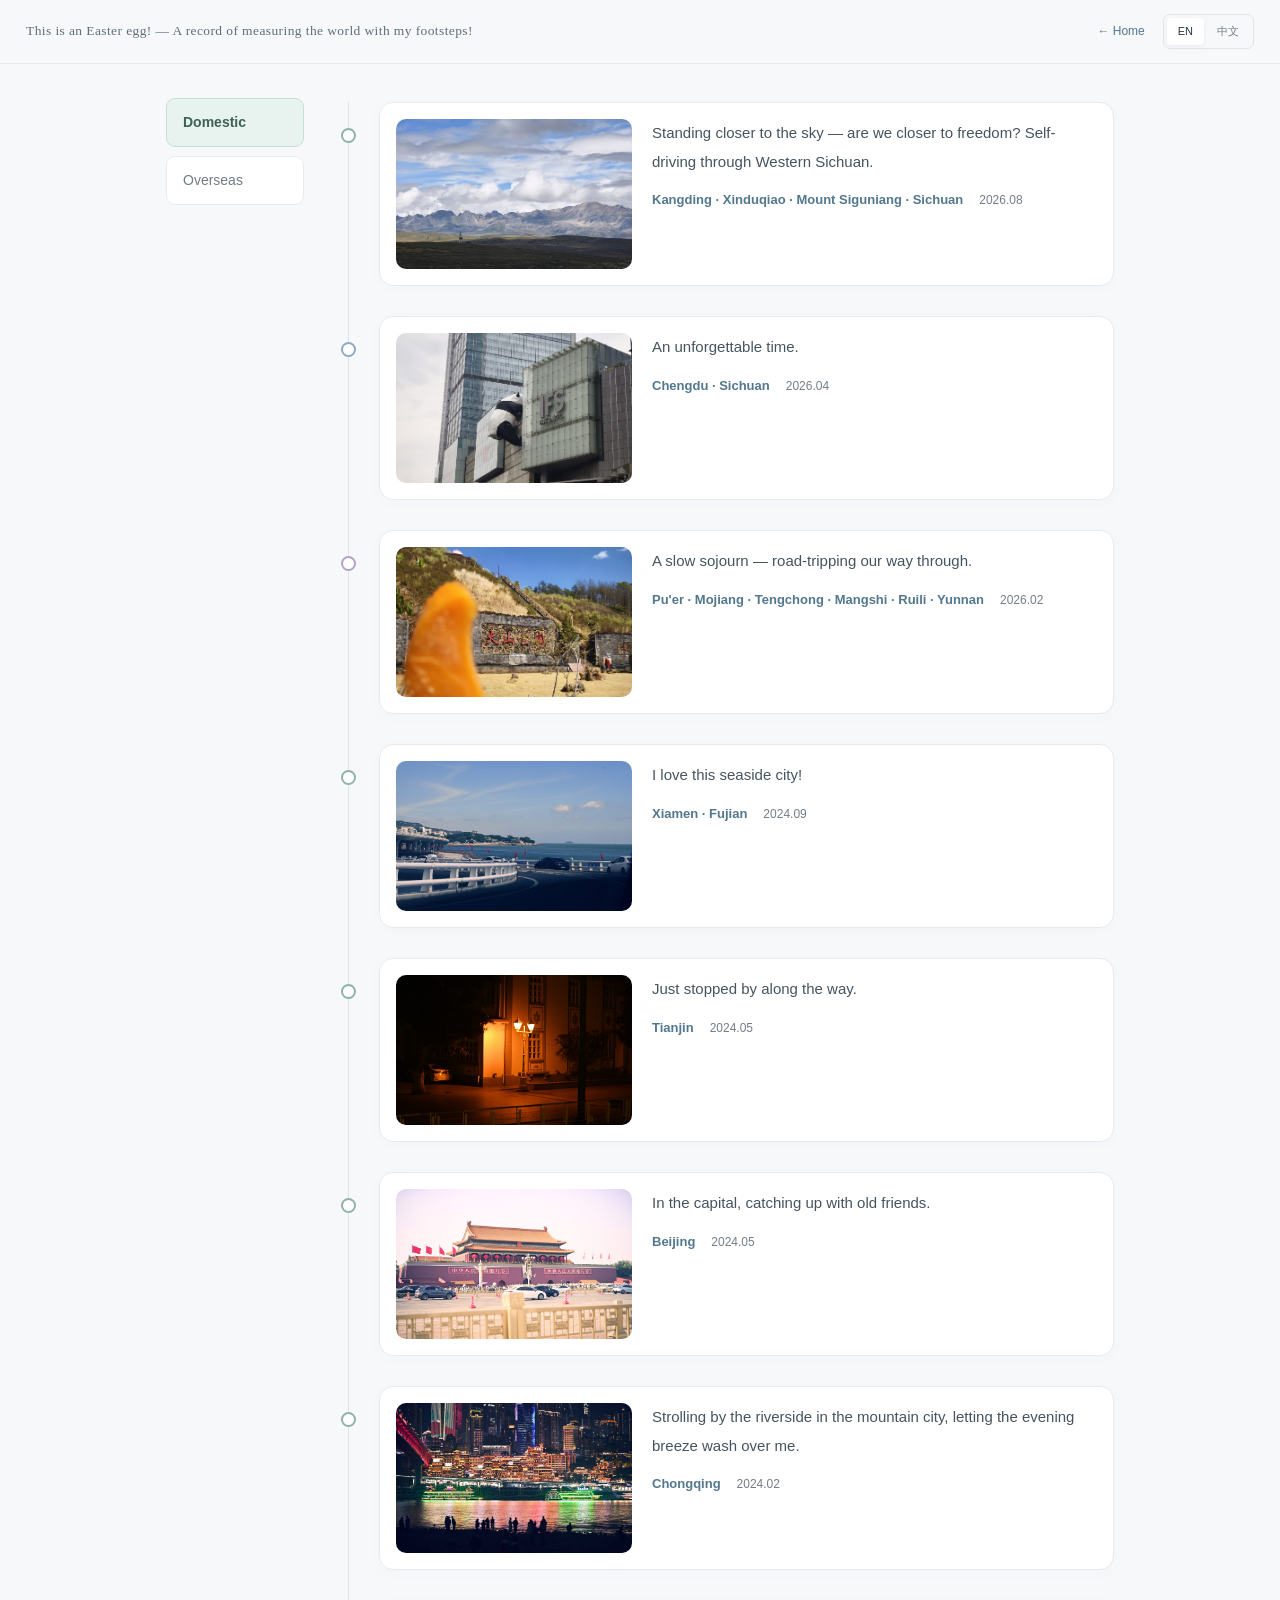
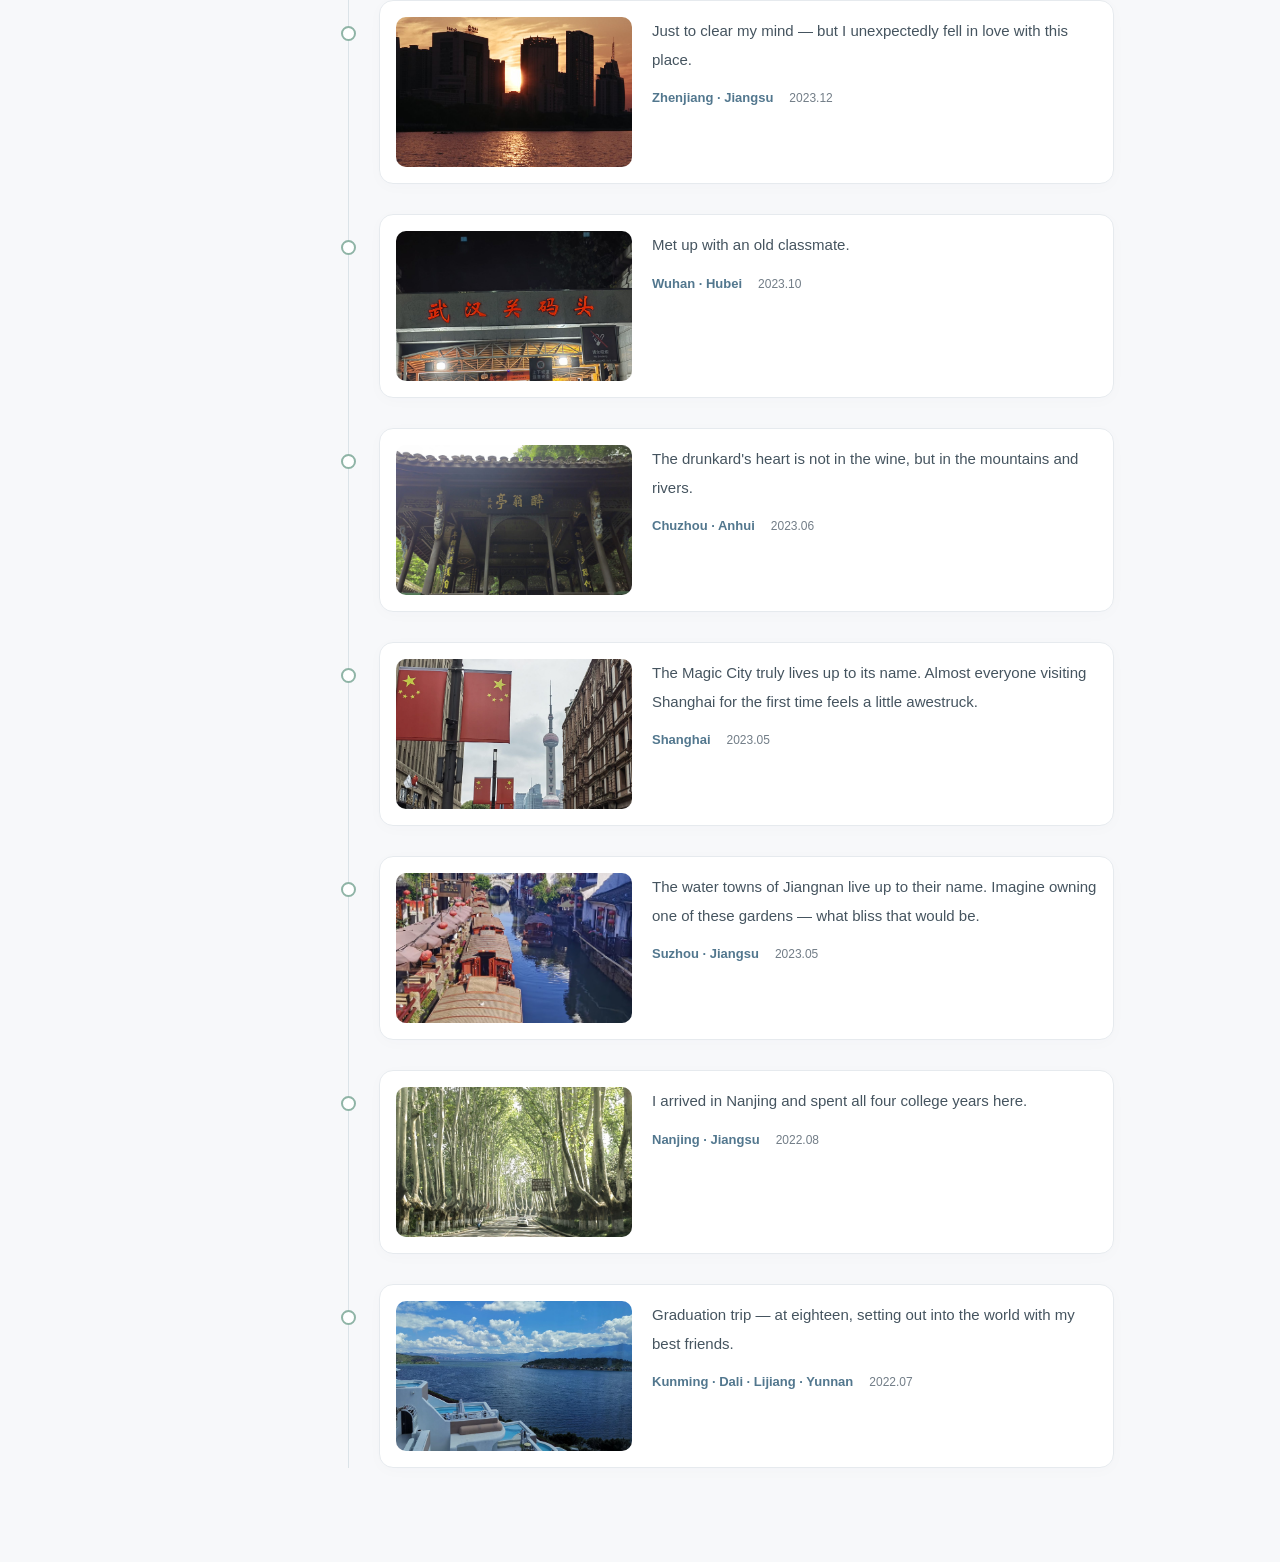
==== commit b983fc76: "Fix: center timeline dots horizontally on the line (index + travel)" ====
--- a/travel.html
+++ b/travel.html
@@ -28,7 +28,7 @@
 .pane.hidden{display:none}
 .tl{position:relative;margin:4px 0 0 6px;border-left:1px solid #dbe3e8;padding-left:30px}
 .tl-item{position:relative;margin-bottom:30px;background:var(--paper);border:1px solid var(--line);border-radius:14px;padding:16px;display:flex;gap:20px;align-items:flex-start;box-shadow:0 3px 16px #30465205}
-.tl-item::before{content:'';position:absolute;left:-35px;top:25px;width:11px;height:11px;border-radius:50%;background:#fff;border:2.5px solid var(--mint)}
+.tl-item::before{content:'';position:absolute;left:-39.5px;top:25px;width:11px;height:11px;border-radius:50%;background:#fff;border:2.5px solid var(--mint)}
 .tl-item:nth-child(2)::before{border-color:var(--blue-dot)}
 .tl-item:nth-child(3)::before{border-color:var(--lav-dot)}
 .tl-media{width:236px;height:150px;border-radius:10px;object-fit:cover;flex-shrink:0;display:block;background:#eef2f4}
@@ -50,7 +50,7 @@
 @media(max-width:420px){
   .egg{font-size:11.5px}
   .tl{padding-left:26px}
-  .tl-item::before{left:-31px}
+  .tl-item::before{left:-35.5px}
   .tl-item{padding:14px}
   .tl-meta{flex-wrap:wrap;gap:8px 12px}
   .home-link{font-size:11px}
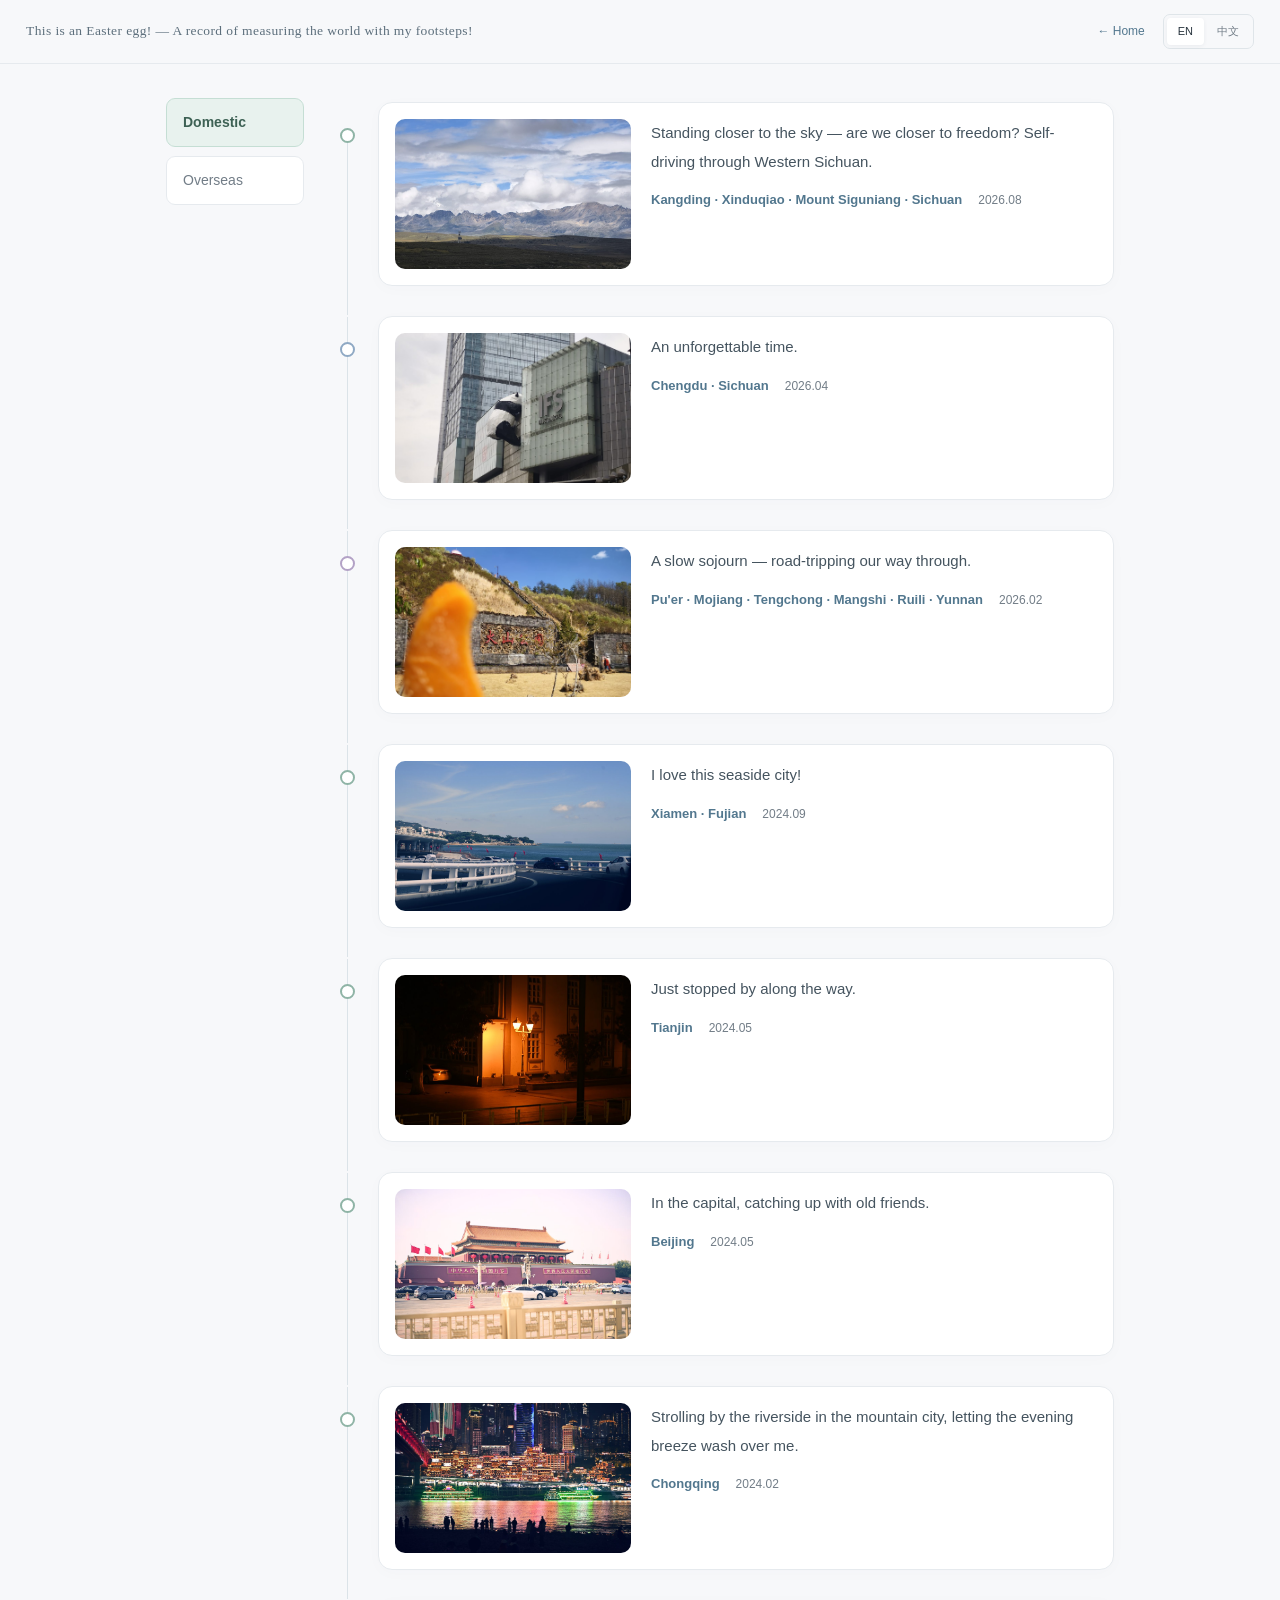
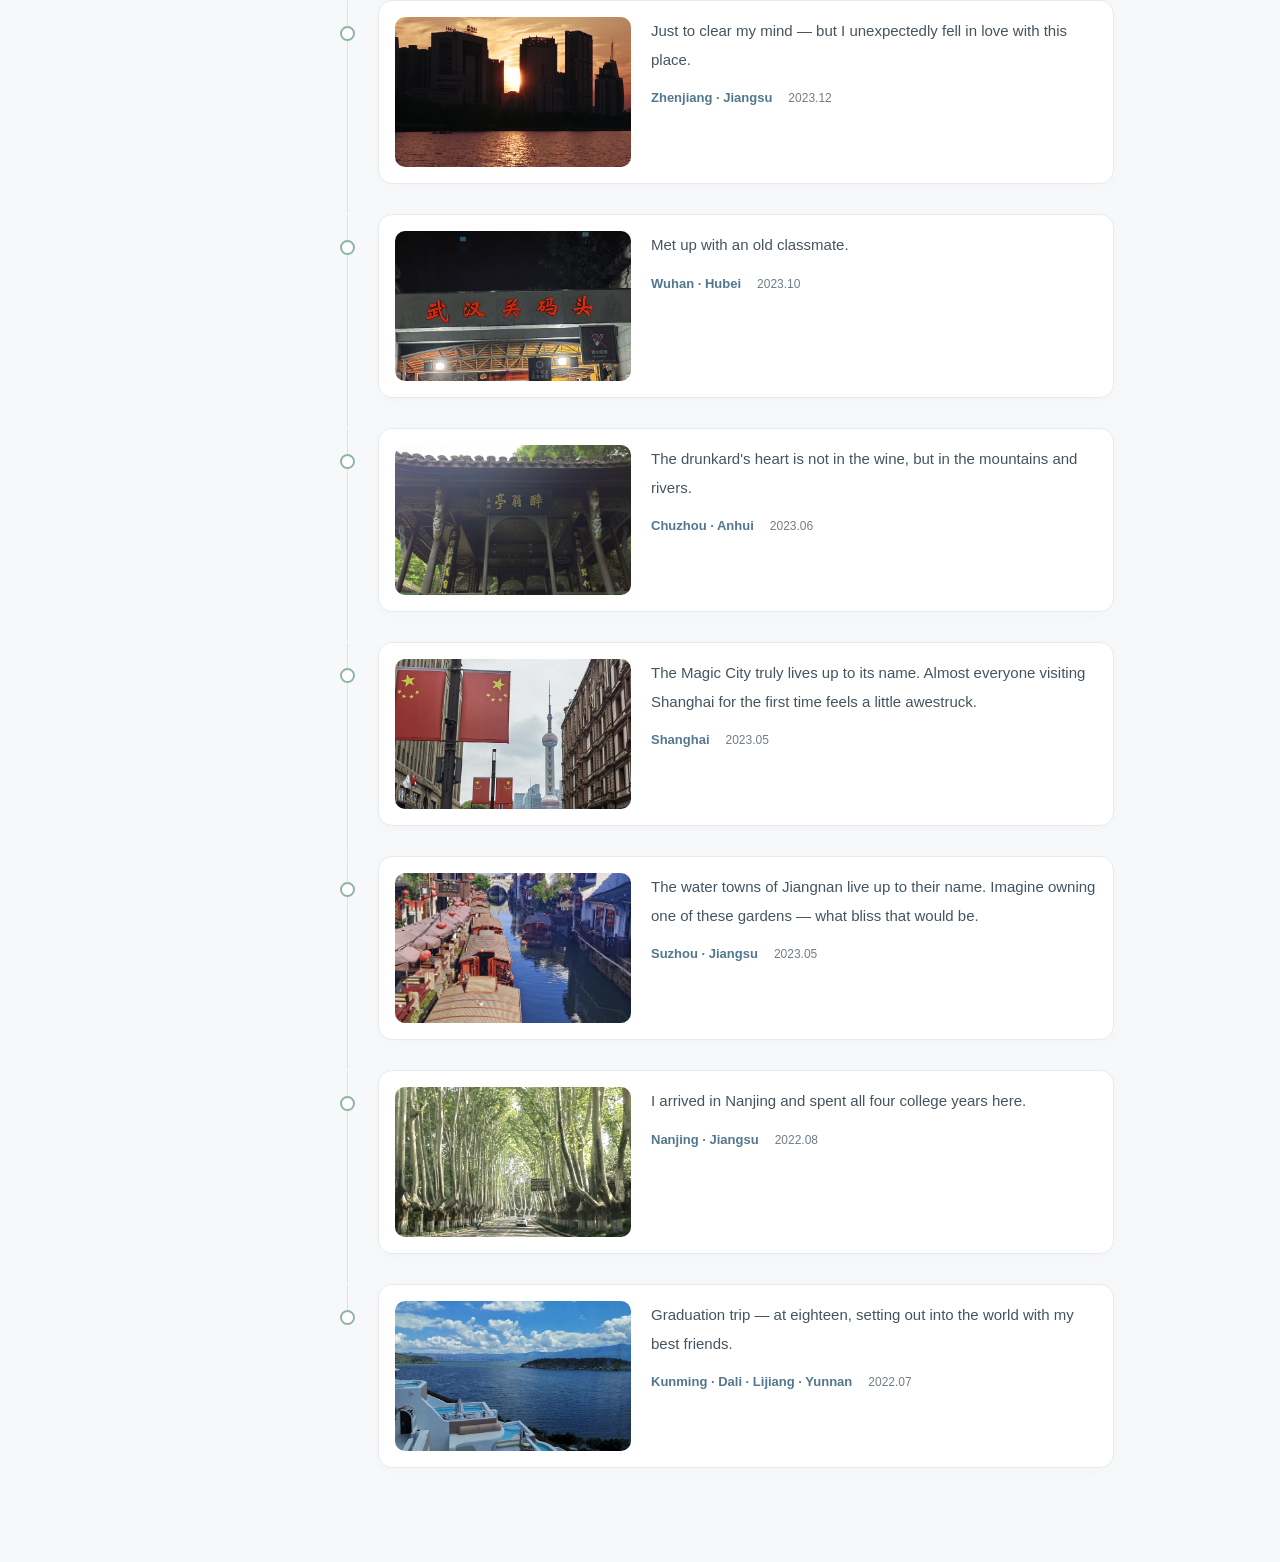
==== commit f7bc2352: "Fix timeline line: start at first dot, end at last dot (index + travel)" ====
--- a/travel.html
+++ b/travel.html
@@ -26,9 +26,13 @@
 .region-nav button[aria-pressed=true]{background:var(--mint-soft);border-color:#c5ded4;color:#3d6154;font-weight:600}
 main{min-width:0}
 .pane.hidden{display:none}
-.tl{position:relative;margin:4px 0 0 6px;border-left:1px solid #dbe3e8;padding-left:30px}
+.tl{position:relative;margin:4px 0 0 6px;padding-left:30px}
 .tl-item{position:relative;margin-bottom:30px;background:var(--paper);border:1px solid var(--line);border-radius:14px;padding:16px;display:flex;gap:20px;align-items:flex-start;box-shadow:0 3px 16px #30465205}
-.tl-item::before{content:'';position:absolute;left:-39.5px;top:25px;width:11px;height:11px;border-radius:50%;background:#fff;border:2.5px solid var(--mint)}
+.tl-item::after{content:'';position:absolute;left:-32px;top:0;bottom:-30px;width:1px;background:#dbe3e8}
+.tl-item:first-child::after{top:33px}
+.tl-item:last-child::after{bottom:auto;height:33px}
+.tl-item:only-child::after{display:none}
+.tl-item::before{content:'';position:absolute;left:-39.5px;top:25px;width:11px;height:11px;border-radius:50%;background:#fff;border:2.5px solid var(--mint);z-index:2}
 .tl-item:nth-child(2)::before{border-color:var(--blue-dot)}
 .tl-item:nth-child(3)::before{border-color:var(--lav-dot)}
 .tl-media{width:236px;height:150px;border-radius:10px;object-fit:cover;flex-shrink:0;display:block;background:#eef2f4}
@@ -51,6 +55,7 @@
   .egg{font-size:11.5px}
   .tl{padding-left:26px}
   .tl-item::before{left:-35.5px}
+  .tl-item::after{left:-28px}
   .tl-item{padding:14px}
   .tl-meta{flex-wrap:wrap;gap:8px 12px}
   .home-link{font-size:11px}
